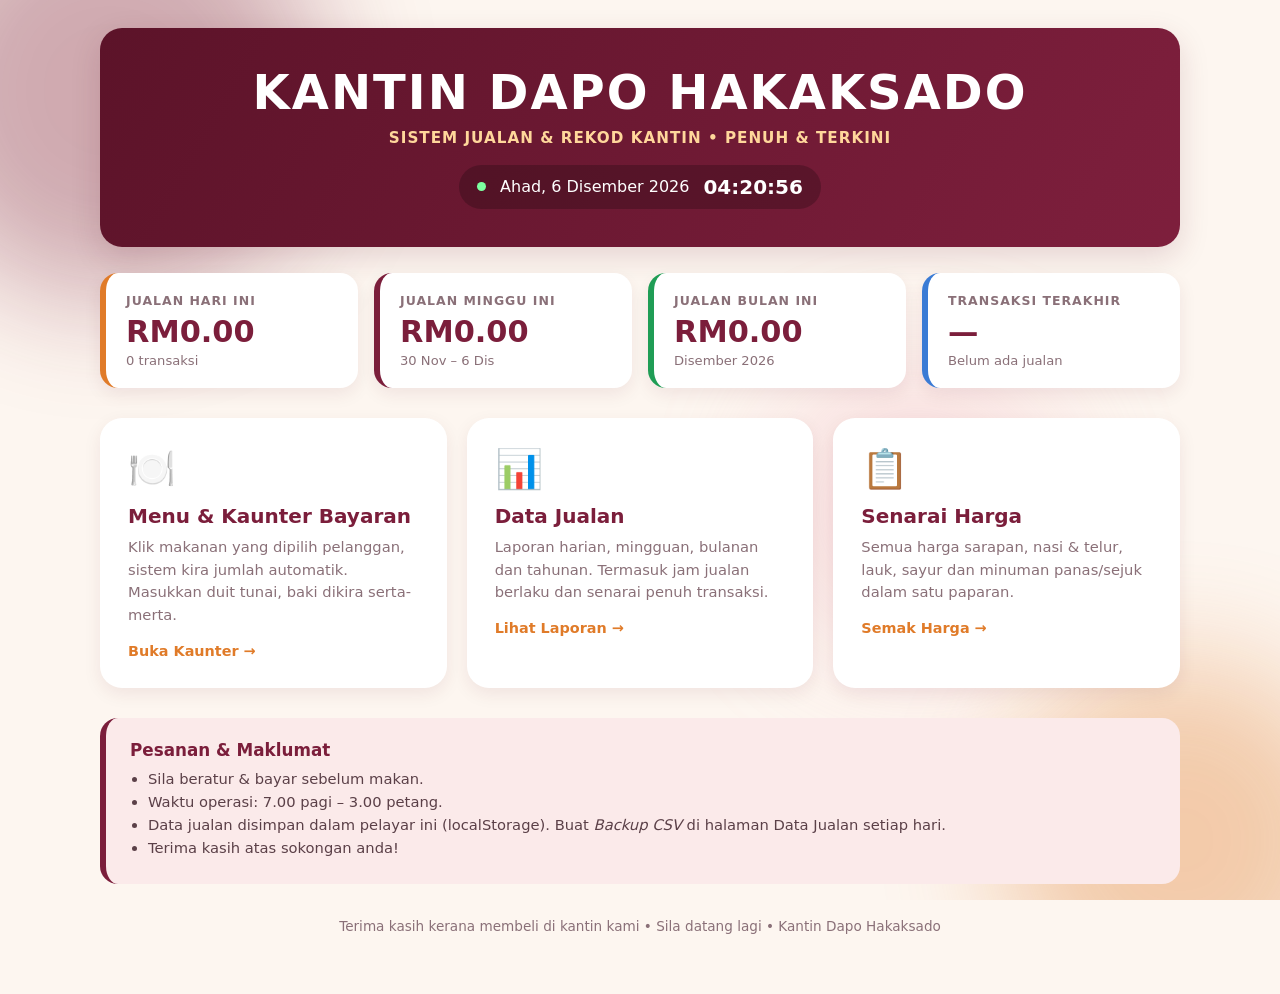
==== index.html @ 3ee61f39 "Add files via upload" ====
<!DOCTYPE html>
<html lang="ms">
<head>
<meta charset="UTF-8" />
<meta name="viewport" content="width=device-width, initial-scale=1.0" />
<title>Kantin Dapo Hakaksado — Sistem Kantin</title>
<style>
  :root{
    --maroon:#7B1E3B; --maroon-dark:#5C1329; --orange:#E07B29;
    --cream:#FDF6F0; --blush:#FBEAEA; --ink:#2B1B20; --muted:#8a7078;
    --ok:#1f9d55; --shadow:0 10px 30px rgba(92,19,41,.15);
  }
  *{box-sizing:border-box;margin:0;padding:0}
  body{
    font-family:"Segoe UI",system-ui,-apple-system,Roboto,sans-serif;
    background:var(--cream); color:var(--ink); min-height:100vh; overflow-x:hidden;
  }
  /* ---------- animated background ---------- */
  .bg-blobs{position:fixed;inset:0;z-index:0;overflow:hidden;pointer-events:none}
  .blob{position:absolute;border-radius:50%;filter:blur(60px);opacity:.35;animation:float 18s ease-in-out infinite}
  .blob:nth-child(1){width:420px;height:420px;background:var(--maroon);top:-120px;left:-100px}
  .blob:nth-child(2){width:360px;height:360px;background:var(--orange);bottom:-120px;right:-80px;animation-delay:-6s}
  .blob:nth-child(3){width:300px;height:300px;background:#f2b3c0;top:40%;left:60%;animation-delay:-11s}
  @keyframes float{
    0%,100%{transform:translate(0,0) scale(1)}
    33%{transform:translate(40px,-30px) scale(1.1)}
    66%{transform:translate(-30px,25px) scale(.95)}
  }
  .wrap{position:relative;z-index:1;max-width:1120px;margin:0 auto;padding:28px 20px 60px}

  /* ---------- header ---------- */
  header{
    background:linear-gradient(120deg,var(--maroon-dark),var(--maroon) 45%,#96264a);
    background-size:200% 200%; animation:shift 12s ease infinite;
    color:#fff;border-radius:22px;padding:38px 28px;text-align:center;
    box-shadow:var(--shadow);position:relative;overflow:hidden;
  }
  @keyframes shift{0%,100%{background-position:0% 50%}50%{background-position:100% 50%}}
  header::after{
    content:"";position:absolute;inset:0;
    background:linear-gradient(100deg,transparent 35%,rgba(255,255,255,.18) 50%,transparent 65%);
    transform:translateX(-100%);animation:sheen 6s ease-in-out infinite;
  }
  @keyframes sheen{0%,70%{transform:translateX(-100%)}100%{transform:translateX(100%)}}
  h1{font-size:clamp(1.9rem,5vw,3rem);letter-spacing:2px;line-height:1.1}
  .tagline{color:#FFD79B;font-weight:700;margin-top:10px;letter-spacing:1px;font-size:.95rem}
  .clock{
    margin-top:18px;display:inline-flex;gap:14px;align-items:center;
    background:rgba(0,0,0,.22);padding:10px 18px;border-radius:999px;font-variant-numeric:tabular-nums;
  }
  .clock b{font-size:1.25rem}
  .pulse{width:9px;height:9px;border-radius:50%;background:#7CFFA0;animation:pulse 1.6s infinite}
  @keyframes pulse{0%,100%{opacity:1;transform:scale(1)}50%{opacity:.35;transform:scale(1.5)}}

  /* ---------- stat cards ---------- */
  .stats{display:grid;grid-template-columns:repeat(auto-fit,minmax(210px,1fr));gap:16px;margin-top:26px}
  .stat{
    background:#fff;border-radius:18px;padding:20px;border-left:6px solid var(--orange);
    box-shadow:0 6px 18px rgba(92,19,41,.08);opacity:0;transform:translateY(18px);
    animation:rise .6s ease forwards;
  }
  .stat:nth-child(2){animation-delay:.1s;border-left-color:var(--maroon)}
  .stat:nth-child(3){animation-delay:.2s;border-left-color:var(--ok)}
  .stat:nth-child(4){animation-delay:.3s;border-left-color:#3a7bd5}
  @keyframes rise{to{opacity:1;transform:none}}
  .stat .label{font-size:.78rem;text-transform:uppercase;letter-spacing:1px;color:var(--muted);font-weight:700}
  .stat .value{font-size:1.9rem;font-weight:800;margin-top:6px;color:var(--maroon)}
  .stat .sub{font-size:.82rem;color:var(--muted);margin-top:4px}

  /* ---------- nav cards ---------- */
  .grid{display:grid;grid-template-columns:repeat(auto-fit,minmax(280px,1fr));gap:20px;margin-top:30px}
  .card{
    background:#fff;border-radius:22px;padding:28px;text-decoration:none;color:inherit;
    box-shadow:0 6px 18px rgba(92,19,41,.08);position:relative;overflow:hidden;
    transition:transform .35s cubic-bezier(.2,.8,.2,1),box-shadow .35s;
    opacity:0;animation:rise .6s ease forwards
  }
  .card:nth-child(2){animation-delay:.12s}
  .card:nth-child(3){animation-delay:.24s}
  .card:hover,.card:focus-visible{transform:translateY(-8px) scale(1.015);box-shadow:0 18px 40px rgba(92,19,41,.22);outline:none}
  .card::before{
    content:"";position:absolute;top:0;left:0;right:0;height:5px;
    background:linear-gradient(90deg,var(--maroon),var(--orange));
    transform:scaleX(0);transform-origin:left;transition:transform .4s
  }
  .card:hover::before,.card:focus-visible::before{transform:scaleX(1)}
  .icon{font-size:2.4rem;display:block;margin-bottom:12px;transition:transform .4s}
  .card:hover .icon{transform:scale(1.15) rotate(-6deg)}
  .card h2{font-size:1.25rem;color:var(--maroon);margin-bottom:8px}
  .card p{color:var(--muted);font-size:.92rem;line-height:1.55}
  .go{display:inline-block;margin-top:16px;font-weight:800;color:var(--orange);font-size:.9rem}
  .card:hover .go{animation:nudge .8s ease infinite}
  @keyframes nudge{50%{transform:translateX(6px)}}

  .info{
    margin-top:30px;background:var(--blush);border-radius:18px;padding:22px 24px;
    border-left:6px solid var(--maroon);opacity:0;animation:rise .6s .36s ease forwards
  }
  .info h3{color:var(--maroon);margin-bottom:10px;font-size:1.05rem}
  .info li{margin:6px 0 6px 18px;font-size:.92rem;color:#5b4048}
  footer{text-align:center;margin-top:34px;color:var(--muted);font-size:.85rem}

  @media (prefers-reduced-motion:reduce){*{animation:none!important;transition:none!important}}
</style>
</head>
<body>
<div class="bg-blobs" aria-hidden="true"><span class="blob"></span><span class="blob"></span><span class="blob"></span></div>

<div class="wrap">
  <header>
    <h1>KANTIN DAPO HAKAKSADO</h1>
    <p class="tagline">SISTEM JUALAN & REKOD KANTIN • PENUH & TERKINI</p>
    <div class="clock"><span class="pulse" aria-hidden="true"></span>
      <span id="today">—</span><b id="now">--:--:--</b>
    </div>
  </header>

  <section class="stats" aria-label="Ringkasan jualan hari ini">
    <div class="stat"><div class="label">Jualan Hari Ini</div><div class="value" id="sToday">RM0.00</div><div class="sub" id="sTodayCount">0 transaksi</div></div>
    <div class="stat"><div class="label">Jualan Minggu Ini</div><div class="value" id="sWeek">RM0.00</div><div class="sub" id="sWeekRange">—</div></div>
    <div class="stat"><div class="label">Jualan Bulan Ini</div><div class="value" id="sMonth">RM0.00</div><div class="sub" id="sMonthName">—</div></div>
    <div class="stat"><div class="label">Transaksi Terakhir</div><div class="value" id="sLast">—</div><div class="sub" id="sLastAmt">Belum ada jualan</div></div>
  </section>

  <nav class="grid" aria-label="Menu utama">
    <a class="card" href="foodmenu.html">
      <span class="icon" aria-hidden="true">🍽️</span>
      <h2>Menu & Kaunter Bayaran</h2>
      <p>Klik makanan yang dipilih pelanggan, sistem kira jumlah automatik. Masukkan duit tunai, baki dikira serta-merta.</p>
      <span class="go">Buka Kaunter →</span>
    </a>
    <a class="card" href="salesdata.html">
      <span class="icon" aria-hidden="true">📊</span>
      <h2>Data Jualan</h2>
      <p>Laporan harian, mingguan, bulanan dan tahunan. Termasuk jam jualan berlaku dan senarai penuh transaksi.</p>
      <span class="go">Lihat Laporan →</span>
    </a>
    <a class="card" href="foodmenu.html#senarai">
      <span class="icon" aria-hidden="true">📋</span>
      <h2>Senarai Harga</h2>
      <p>Semua harga sarapan, nasi & telur, lauk, sayur dan minuman panas/sejuk dalam satu paparan.</p>
      <span class="go">Semak Harga →</span>
    </a>
  </nav>

  <section class="info">
    <h3>Pesanan & Maklumat</h3>
    <ul>
      <li>Sila beratur & bayar sebelum makan.</li>
      <li>Waktu operasi: 7.00 pagi – 3.00 petang.</li>
      <li>Data jualan disimpan dalam pelayar ini (localStorage). Buat <em>Backup CSV</em> di halaman Data Jualan setiap hari.</li>
      <li>Terima kasih atas sokongan anda!</li>
    </ul>
  </section>

  <footer>Terima kasih kerana membeli di kantin kami • Sila datang lagi • Kantin Dapo Hakaksado</footer>
</div>

<script>
const KEY='hakaksado_sales_v1';
const load=()=>{try{return JSON.parse(localStorage.getItem(KEY))||[]}catch(e){return[]}};
const rm=n=>'RM'+Number(n||0).toFixed(2);
const MONTHS=['Januari','Februari','Mac','April','Mei','Jun','Julai','Ogos','September','Oktober','November','Disember'];
const DAYS=['Ahad','Isnin','Selasa','Rabu','Khamis','Jumaat','Sabtu'];

function tick(){
  const d=new Date();
  document.getElementById('now').textContent=d.toLocaleTimeString('en-GB');
  document.getElementById('today').textContent=`${DAYS[d.getDay()]}, ${d.getDate()} ${MONTHS[d.getMonth()]} ${d.getFullYear()}`;
}
tick(); setInterval(tick,1000);

function countUp(el,target){
  const start=performance.now(),dur=900;
  (function step(t){
    const p=Math.min((t-start)/dur,1);
    el.textContent=rm(target*(1-Math.pow(1-p,3)));
    if(p<1) requestAnimationFrame(step);
  })(start);
}

function render(){
  const sales=load(), now=new Date();
  const startDay=new Date(now.getFullYear(),now.getMonth(),now.getDate());
  const dow=(now.getDay()+6)%7; // Monday = 0
  const startWeek=new Date(startDay); startWeek.setDate(startDay.getDate()-dow);
  const startMonth=new Date(now.getFullYear(),now.getMonth(),1);

  const sum=from=>sales.filter(s=>new Date(s.ts)>=from);
  const day=sum(startDay), week=sum(startWeek), month=sum(startMonth);
  const tot=a=>a.reduce((x,s)=>x+s.total,0);

  countUp(document.getElementById('sToday'),tot(day));
  countUp(document.getElementById('sWeek'),tot(week));
  countUp(document.getElementById('sMonth'),tot(month));
  document.getElementById('sTodayCount').textContent=day.length+' transaksi';
  const endWeek=new Date(startWeek); endWeek.setDate(startWeek.getDate()+6);
  document.getElementById('sWeekRange').textContent=`${startWeek.getDate()} ${MONTHS[startWeek.getMonth()].slice(0,3)} – ${endWeek.getDate()} ${MONTHS[endWeek.getMonth()].slice(0,3)}`;
  document.getElementById('sMonthName').textContent=MONTHS[now.getMonth()]+' '+now.getFullYear();

  if(sales.length){
    const last=sales[sales.length-1], t=new Date(last.ts);
    document.getElementById('sLast').textContent=t.toLocaleTimeString('en-GB',{hour:'2-digit',minute:'2-digit'});
    document.getElementById('sLastAmt').textContent=rm(last.total)+' • '+t.toLocaleDateString('en-GB');
  }
}
render();
window.addEventListener('focus',render);
</script>
</body>
</html>
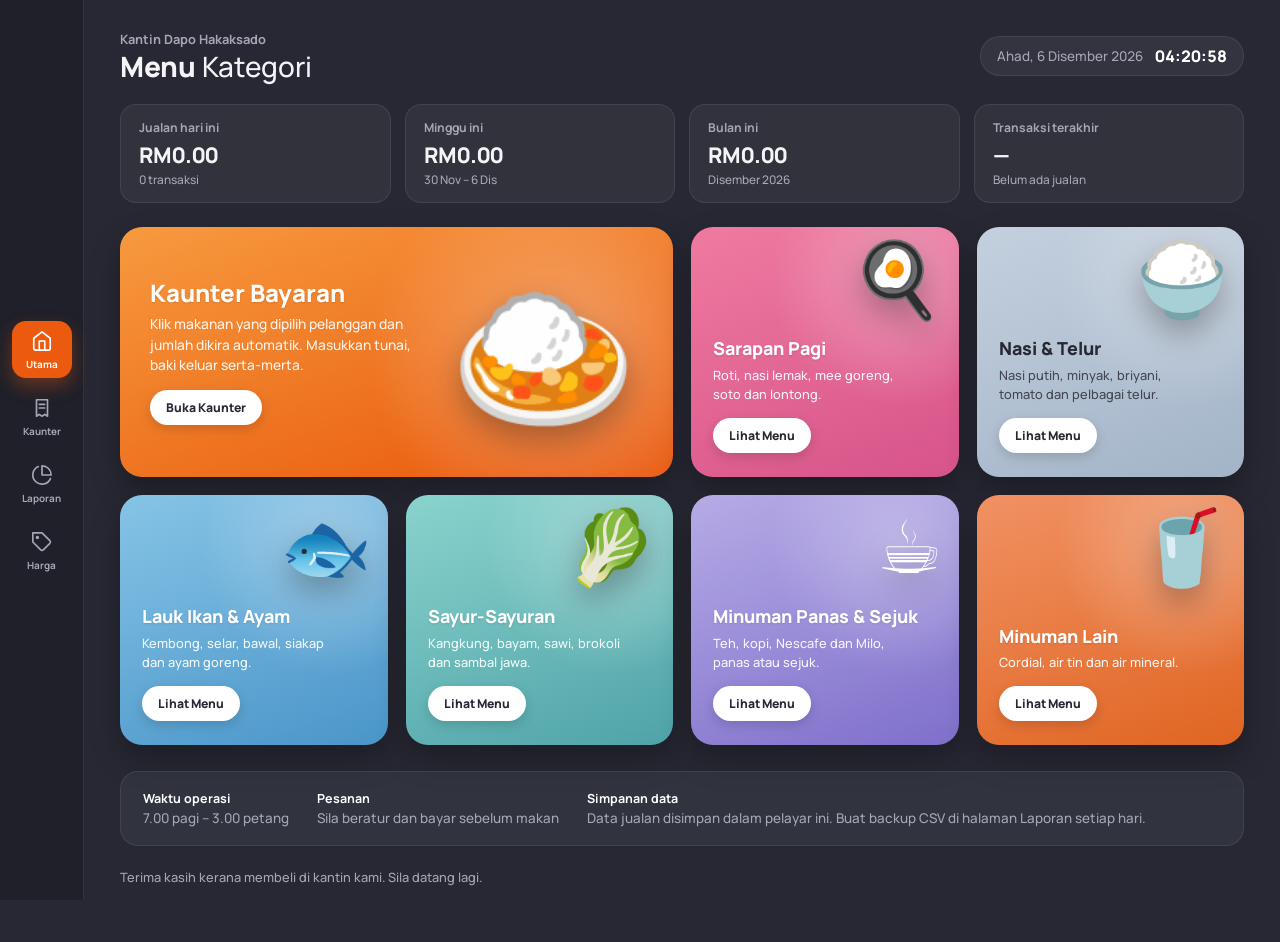
==== commit fd880c62: "Add files via upload" ====
--- a/index.html
+++ b/index.html
@@ -1,211 +1,236 @@
-<!DOCTYPE html>
-<html lang="ms">
-<head>
-<meta charset="UTF-8" />
-<meta name="viewport" content="width=device-width, initial-scale=1.0" />
-<title>Kantin Dapo Hakaksado — Sistem Kantin</title>
-<style>
-  :root{
-    --maroon:#7B1E3B; --maroon-dark:#5C1329; --orange:#E07B29;
-    --cream:#FDF6F0; --blush:#FBEAEA; --ink:#2B1B20; --muted:#8a7078;
-    --ok:#1f9d55; --shadow:0 10px 30px rgba(92,19,41,.15);
-  }
-  *{box-sizing:border-box;margin:0;padding:0}
-  body{
-    font-family:"Segoe UI",system-ui,-apple-system,Roboto,sans-serif;
-    background:var(--cream); color:var(--ink); min-height:100vh; overflow-x:hidden;
-  }
-  /* ---------- animated background ---------- */
-  .bg-blobs{position:fixed;inset:0;z-index:0;overflow:hidden;pointer-events:none}
-  .blob{position:absolute;border-radius:50%;filter:blur(60px);opacity:.35;animation:float 18s ease-in-out infinite}
-  .blob:nth-child(1){width:420px;height:420px;background:var(--maroon);top:-120px;left:-100px}
-  .blob:nth-child(2){width:360px;height:360px;background:var(--orange);bottom:-120px;right:-80px;animation-delay:-6s}
-  .blob:nth-child(3){width:300px;height:300px;background:#f2b3c0;top:40%;left:60%;animation-delay:-11s}
-  @keyframes float{
-    0%,100%{transform:translate(0,0) scale(1)}
-    33%{transform:translate(40px,-30px) scale(1.1)}
-    66%{transform:translate(-30px,25px) scale(.95)}
-  }
-  .wrap{position:relative;z-index:1;max-width:1120px;margin:0 auto;padding:28px 20px 60px}
-
-  /* ---------- header ---------- */
-  header{
-    background:linear-gradient(120deg,var(--maroon-dark),var(--maroon) 45%,#96264a);
-    background-size:200% 200%; animation:shift 12s ease infinite;
-    color:#fff;border-radius:22px;padding:38px 28px;text-align:center;
-    box-shadow:var(--shadow);position:relative;overflow:hidden;
-  }
-  @keyframes shift{0%,100%{background-position:0% 50%}50%{background-position:100% 50%}}
-  header::after{
-    content:"";position:absolute;inset:0;
-    background:linear-gradient(100deg,transparent 35%,rgba(255,255,255,.18) 50%,transparent 65%);
-    transform:translateX(-100%);animation:sheen 6s ease-in-out infinite;
-  }
-  @keyframes sheen{0%,70%{transform:translateX(-100%)}100%{transform:translateX(100%)}}
-  h1{font-size:clamp(1.9rem,5vw,3rem);letter-spacing:2px;line-height:1.1}
-  .tagline{color:#FFD79B;font-weight:700;margin-top:10px;letter-spacing:1px;font-size:.95rem}
-  .clock{
-    margin-top:18px;display:inline-flex;gap:14px;align-items:center;
-    background:rgba(0,0,0,.22);padding:10px 18px;border-radius:999px;font-variant-numeric:tabular-nums;
-  }
-  .clock b{font-size:1.25rem}
-  .pulse{width:9px;height:9px;border-radius:50%;background:#7CFFA0;animation:pulse 1.6s infinite}
-  @keyframes pulse{0%,100%{opacity:1;transform:scale(1)}50%{opacity:.35;transform:scale(1.5)}}
-
-  /* ---------- stat cards ---------- */
-  .stats{display:grid;grid-template-columns:repeat(auto-fit,minmax(210px,1fr));gap:16px;margin-top:26px}
-  .stat{
-    background:#fff;border-radius:18px;padding:20px;border-left:6px solid var(--orange);
-    box-shadow:0 6px 18px rgba(92,19,41,.08);opacity:0;transform:translateY(18px);
-    animation:rise .6s ease forwards;
-  }
-  .stat:nth-child(2){animation-delay:.1s;border-left-color:var(--maroon)}
-  .stat:nth-child(3){animation-delay:.2s;border-left-color:var(--ok)}
-  .stat:nth-child(4){animation-delay:.3s;border-left-color:#3a7bd5}
-  @keyframes rise{to{opacity:1;transform:none}}
-  .stat .label{font-size:.78rem;text-transform:uppercase;letter-spacing:1px;color:var(--muted);font-weight:700}
-  .stat .value{font-size:1.9rem;font-weight:800;margin-top:6px;color:var(--maroon)}
-  .stat .sub{font-size:.82rem;color:var(--muted);margin-top:4px}
-
-  /* ---------- nav cards ---------- */
-  .grid{display:grid;grid-template-columns:repeat(auto-fit,minmax(280px,1fr));gap:20px;margin-top:30px}
-  .card{
-    background:#fff;border-radius:22px;padding:28px;text-decoration:none;color:inherit;
-    box-shadow:0 6px 18px rgba(92,19,41,.08);position:relative;overflow:hidden;
-    transition:transform .35s cubic-bezier(.2,.8,.2,1),box-shadow .35s;
-    opacity:0;animation:rise .6s ease forwards
-  }
-  .card:nth-child(2){animation-delay:.12s}
-  .card:nth-child(3){animation-delay:.24s}
-  .card:hover,.card:focus-visible{transform:translateY(-8px) scale(1.015);box-shadow:0 18px 40px rgba(92,19,41,.22);outline:none}
-  .card::before{
-    content:"";position:absolute;top:0;left:0;right:0;height:5px;
-    background:linear-gradient(90deg,var(--maroon),var(--orange));
-    transform:scaleX(0);transform-origin:left;transition:transform .4s
-  }
-  .card:hover::before,.card:focus-visible::before{transform:scaleX(1)}
-  .icon{font-size:2.4rem;display:block;margin-bottom:12px;transition:transform .4s}
-  .card:hover .icon{transform:scale(1.15) rotate(-6deg)}
-  .card h2{font-size:1.25rem;color:var(--maroon);margin-bottom:8px}
-  .card p{color:var(--muted);font-size:.92rem;line-height:1.55}
-  .go{display:inline-block;margin-top:16px;font-weight:800;color:var(--orange);font-size:.9rem}
-  .card:hover .go{animation:nudge .8s ease infinite}
-  @keyframes nudge{50%{transform:translateX(6px)}}
-
-  .info{
-    margin-top:30px;background:var(--blush);border-radius:18px;padding:22px 24px;
-    border-left:6px solid var(--maroon);opacity:0;animation:rise .6s .36s ease forwards
-  }
-  .info h3{color:var(--maroon);margin-bottom:10px;font-size:1.05rem}
-  .info li{margin:6px 0 6px 18px;font-size:.92rem;color:#5b4048}
-  footer{text-align:center;margin-top:34px;color:var(--muted);font-size:.85rem}
-
-  @media (prefers-reduced-motion:reduce){*{animation:none!important;transition:none!important}}
-</style>
-</head>
-<body>
-<div class="bg-blobs" aria-hidden="true"><span class="blob"></span><span class="blob"></span><span class="blob"></span></div>
-
-<div class="wrap">
-  <header>
-    <h1>KANTIN DAPO HAKAKSADO</h1>
-    <p class="tagline">SISTEM JUALAN & REKOD KANTIN • PENUH & TERKINI</p>
-    <div class="clock"><span class="pulse" aria-hidden="true"></span>
-      <span id="today">—</span><b id="now">--:--:--</b>
-    </div>
-  </header>
-
-  <section class="stats" aria-label="Ringkasan jualan hari ini">
-    <div class="stat"><div class="label">Jualan Hari Ini</div><div class="value" id="sToday">RM0.00</div><div class="sub" id="sTodayCount">0 transaksi</div></div>
-    <div class="stat"><div class="label">Jualan Minggu Ini</div><div class="value" id="sWeek">RM0.00</div><div class="sub" id="sWeekRange">—</div></div>
-    <div class="stat"><div class="label">Jualan Bulan Ini</div><div class="value" id="sMonth">RM0.00</div><div class="sub" id="sMonthName">—</div></div>
-    <div class="stat"><div class="label">Transaksi Terakhir</div><div class="value" id="sLast">—</div><div class="sub" id="sLastAmt">Belum ada jualan</div></div>
-  </section>
-
-  <nav class="grid" aria-label="Menu utama">
-    <a class="card" href="foodmenu.html">
-      <span class="icon" aria-hidden="true">🍽️</span>
-      <h2>Menu & Kaunter Bayaran</h2>
-      <p>Klik makanan yang dipilih pelanggan, sistem kira jumlah automatik. Masukkan duit tunai, baki dikira serta-merta.</p>
-      <span class="go">Buka Kaunter →</span>
-    </a>
-    <a class="card" href="salesdata.html">
-      <span class="icon" aria-hidden="true">📊</span>
-      <h2>Data Jualan</h2>
-      <p>Laporan harian, mingguan, bulanan dan tahunan. Termasuk jam jualan berlaku dan senarai penuh transaksi.</p>
-      <span class="go">Lihat Laporan →</span>
-    </a>
-    <a class="card" href="foodmenu.html#senarai">
-      <span class="icon" aria-hidden="true">📋</span>
-      <h2>Senarai Harga</h2>
-      <p>Semua harga sarapan, nasi & telur, lauk, sayur dan minuman panas/sejuk dalam satu paparan.</p>
-      <span class="go">Semak Harga →</span>
-    </a>
-  </nav>
-
-  <section class="info">
-    <h3>Pesanan & Maklumat</h3>
-    <ul>
-      <li>Sila beratur & bayar sebelum makan.</li>
-      <li>Waktu operasi: 7.00 pagi – 3.00 petang.</li>
-      <li>Data jualan disimpan dalam pelayar ini (localStorage). Buat <em>Backup CSV</em> di halaman Data Jualan setiap hari.</li>
-      <li>Terima kasih atas sokongan anda!</li>
-    </ul>
-  </section>
-
-  <footer>Terima kasih kerana membeli di kantin kami • Sila datang lagi • Kantin Dapo Hakaksado</footer>
-</div>
-
-<script>
-const KEY='hakaksado_sales_v1';
-const load=()=>{try{return JSON.parse(localStorage.getItem(KEY))||[]}catch(e){return[]}};
-const rm=n=>'RM'+Number(n||0).toFixed(2);
-const MONTHS=['Januari','Februari','Mac','April','Mei','Jun','Julai','Ogos','September','Oktober','November','Disember'];
-const DAYS=['Ahad','Isnin','Selasa','Rabu','Khamis','Jumaat','Sabtu'];
-
-function tick(){
-  const d=new Date();
-  document.getElementById('now').textContent=d.toLocaleTimeString('en-GB');
-  document.getElementById('today').textContent=`${DAYS[d.getDay()]}, ${d.getDate()} ${MONTHS[d.getMonth()]} ${d.getFullYear()}`;
-}
-tick(); setInterval(tick,1000);
-
-function countUp(el,target){
-  const start=performance.now(),dur=900;
-  (function step(t){
-    const p=Math.min((t-start)/dur,1);
-    el.textContent=rm(target*(1-Math.pow(1-p,3)));
-    if(p<1) requestAnimationFrame(step);
-  })(start);
-}
-
-function render(){
-  const sales=load(), now=new Date();
-  const startDay=new Date(now.getFullYear(),now.getMonth(),now.getDate());
-  const dow=(now.getDay()+6)%7; // Monday = 0
-  const startWeek=new Date(startDay); startWeek.setDate(startDay.getDate()-dow);
-  const startMonth=new Date(now.getFullYear(),now.getMonth(),1);
-
-  const sum=from=>sales.filter(s=>new Date(s.ts)>=from);
-  const day=sum(startDay), week=sum(startWeek), month=sum(startMonth);
-  const tot=a=>a.reduce((x,s)=>x+s.total,0);
-
-  countUp(document.getElementById('sToday'),tot(day));
-  countUp(document.getElementById('sWeek'),tot(week));
-  countUp(document.getElementById('sMonth'),tot(month));
-  document.getElementById('sTodayCount').textContent=day.length+' transaksi';
-  const endWeek=new Date(startWeek); endWeek.setDate(startWeek.getDate()+6);
-  document.getElementById('sWeekRange').textContent=`${startWeek.getDate()} ${MONTHS[startWeek.getMonth()].slice(0,3)} – ${endWeek.getDate()} ${MONTHS[endWeek.getMonth()].slice(0,3)}`;
-  document.getElementById('sMonthName').textContent=MONTHS[now.getMonth()]+' '+now.getFullYear();
-
-  if(sales.length){
-    const last=sales[sales.length-1], t=new Date(last.ts);
-    document.getElementById('sLast').textContent=t.toLocaleTimeString('en-GB',{hour:'2-digit',minute:'2-digit'});
-    document.getElementById('sLastAmt').textContent=rm(last.total)+' • '+t.toLocaleDateString('en-GB');
-  }
-}
-render();
-window.addEventListener('focus',render);
-</script>
-</body>
-</html>+<!DOCTYPE html>
+<html lang="ms">
+<head>
+<meta charset="UTF-8" />
+<meta name="viewport" content="width=device-width, initial-scale=1.0" />
+<title>Kantin Dapo Hakaksado — Sistem Kantin</title>
+<link rel="preconnect" href="https://fonts.googleapis.com" />
+<link rel="preconnect" href="https://fonts.gstatic.com" crossorigin />
+<link href="https://fonts.googleapis.com/css2?family=Manrope:wght@500;700;800&display=swap" rel="stylesheet" />
+<style>
+  :root{
+    --bg:#272833; --rail:#1F2029; --panel:#31333F; --panel-2:#3A3D4B;
+    --line:rgba(255,255,255,.08); --text:#F4F4F7; --muted:#A5A7B5; --ink:#272833;
+    --orange:#EB5A0F; --orange-2:#F58A3C; --green:#3ECF8E; --red:#F0625C;
+    color-scheme:dark;
+  }
+  *{box-sizing:border-box;margin:0;padding:0}
+  html{scroll-behavior:smooth}
+  body{font-family:"Manrope","Segoe UI",system-ui,-apple-system,Roboto,sans-serif;background:var(--bg);color:var(--text);min-height:100vh;font-weight:500;-webkit-font-smoothing:antialiased}
+  a{color:inherit}
+  :focus-visible{outline:2px solid var(--orange-2);outline-offset:3px}
+
+  /* ---------- left rail ---------- */
+  .rail{position:fixed;left:0;top:0;bottom:0;width:84px;background:var(--rail);border-right:1px solid var(--line);display:flex;flex-direction:column;align-items:center;padding:18px 0;z-index:60}
+  .rail .back{width:40px;height:40px;border-radius:12px;display:grid;place-items:center;color:var(--muted);text-decoration:none;transition:background .2s,color .2s}
+  .rail .back:hover{color:#fff;background:rgba(255,255,255,.06)}
+  .rail .back svg{width:22px;height:22px}
+  .rail nav{display:flex;flex-direction:column;gap:10px;margin:auto 0}
+  .nav{width:60px;padding:9px 0 7px;border-radius:14px;display:flex;flex-direction:column;align-items:center;gap:5px;color:var(--muted);text-decoration:none;font-size:.62rem;font-weight:700;transition:background .2s,color .2s}
+  .rail svg{stroke:currentColor;fill:none;stroke-width:1.8;stroke-linecap:round;stroke-linejoin:round}
+  .nav svg{width:22px;height:22px}
+  .nav:hover{background:rgba(255,255,255,.06);color:#fff}
+  .nav.active{background:var(--orange);color:#fff;box-shadow:0 8px 18px rgba(235,90,15,.35)}
+
+  /* ---------- page ---------- */
+  main{margin-left:84px;padding:30px 36px 56px;max-width:1280px}
+  .head{display:flex;align-items:center;justify-content:space-between;gap:16px;flex-wrap:wrap;margin-bottom:22px}
+  .brand{font-size:.8rem;font-weight:700;color:var(--muted);margin-bottom:2px}
+  h1{font-size:1.75rem;font-weight:500;letter-spacing:-.01em;line-height:1.15}
+  h1 b{font-weight:800}
+  .clock{display:inline-flex;align-items:center;gap:12px;background:rgba(255,255,255,.06);border:1px solid var(--line);border-radius:999px;padding:8px 16px;font-size:.84rem;color:var(--muted);font-variant-numeric:tabular-nums}
+  .clock b{color:#fff;font-size:1rem;font-weight:800}
+
+  /* ---------- sales summary ---------- */
+  .stats{display:grid;grid-template-columns:repeat(4,1fr);gap:14px;margin-bottom:24px}
+  .stat{background:rgba(255,255,255,.05);border:1px solid var(--line);border-radius:16px;padding:14px 18px;text-decoration:none;transition:background .2s}
+  .stat:hover{background:rgba(255,255,255,.09)}
+  .stat .label{font-size:.76rem;color:var(--muted);font-weight:700}
+  .stat .value{font-size:1.35rem;font-weight:800;margin-top:4px;font-variant-numeric:tabular-nums}
+  .stat .sub{font-size:.74rem;color:var(--muted);margin-top:2px}
+
+  /* ---------- category cards ---------- */
+  .grid{display:grid;grid-template-columns:repeat(4,1fr);gap:18px}
+  .card{
+    position:relative;isolation:isolate;border-radius:22px;padding:24px 22px;min-height:250px;
+    display:flex;flex-direction:column;justify-content:flex-end;overflow:hidden;text-decoration:none;color:#fff;
+    background:linear-gradient(160deg,var(--c1),var(--c2));box-shadow:0 14px 30px rgba(0,0,0,.28);
+    transition:transform .3s cubic-bezier(.2,.8,.2,1),box-shadow .3s;
+    animation:rise .55s cubic-bezier(.2,.8,.2,1) backwards;
+  }
+  .card:nth-child(2){animation-delay:.06s}.card:nth-child(3){animation-delay:.12s}.card:nth-child(4){animation-delay:.18s}
+  .card:nth-child(5){animation-delay:.24s}.card:nth-child(6){animation-delay:.30s}.card:nth-child(7){animation-delay:.36s}
+  @keyframes rise{from{opacity:0;transform:translateY(18px)}}
+  .card:hover{transform:translateY(-6px);box-shadow:0 22px 40px rgba(0,0,0,.36)}
+  .card::before{content:"";position:absolute;inset:0;z-index:-1;background:radial-gradient(circle at 78% 20%,rgba(255,255,255,.3),transparent 45%)}
+  .art{position:absolute;right:16px;top:14px;font-size:4.6rem;line-height:1;filter:drop-shadow(0 14px 16px rgba(0,0,0,.3))}
+  .card h2{font-size:1.12rem;font-weight:800;line-height:1.2;text-shadow:0 1px 2px rgba(0,0,0,.12)}
+  .card p{font-size:.8rem;line-height:1.5;opacity:.92;margin:6px 0 14px;max-width:24ch}
+  .card .go{align-self:flex-start;background:#fff;color:var(--ink);border-radius:999px;padding:9px 16px;font-size:.76rem;font-weight:800;box-shadow:0 4px 12px rgba(0,0,0,.15)}
+  .feature{grid-column:span 2;justify-content:center;padding:28px 220px 28px 30px}
+  .feature::before{background:radial-gradient(circle at 80% 50%,rgba(255,255,255,.32),transparent 42%)}
+  .feature .art{font-size:9.5rem;right:34px;top:50%;transform:translateY(-50%)}
+  .feature h2{font-size:1.5rem}
+  .feature p{max-width:32ch;font-size:.86rem}
+  .sky{color:var(--ink)}
+  .sky h2{text-shadow:none}
+  .sky p{opacity:.8}
+
+  /* ---------- notes ---------- */
+  .info{margin-top:26px;background:var(--panel);border:1px solid var(--line);border-radius:18px;padding:18px 22px;display:flex;gap:28px;flex-wrap:wrap;font-size:.84rem;color:var(--muted)}
+  .info div b{display:block;color:#fff;font-size:.78rem;margin-bottom:2px}
+  footer{margin-top:22px;color:var(--muted);font-size:.8rem}
+
+  @media (max-width:1100px){
+    .grid,.stats{grid-template-columns:repeat(2,1fr)}
+  }
+  @media (max-width:720px){
+    .rail{top:auto;right:0;bottom:0;width:auto;height:68px;flex-direction:row;justify-content:space-around;padding:0 8px;border-right:0;border-top:1px solid var(--line)}
+    .rail .back{display:none}
+    .rail nav{flex-direction:row;margin:0;gap:4px}
+    main{margin-left:0;padding:22px 16px 96px}
+    .grid{grid-template-columns:1fr}
+    .stats{grid-template-columns:repeat(2,1fr);gap:10px}
+    .feature{grid-column:auto;padding-right:150px}
+    .feature .art{font-size:6rem;right:16px}
+  }
+  @media (prefers-reduced-motion:reduce){*{animation:none!important;transition:none!important}}
+</style>
+</head>
+<body>
+<aside class="rail" aria-label="Navigasi">
+  <nav>
+    <a class="nav active" aria-current="page" href="index.html">
+      <svg viewBox="0 0 24 24" aria-hidden="true"><path d="M3 9l9-7 9 7v11a2 2 0 0 1-2 2H5a2 2 0 0 1-2-2z"/><path d="M9 22V12h6v10"/></svg>Utama</a>
+    <a class="nav" href="foodmenu.html">
+      <svg viewBox="0 0 24 24" aria-hidden="true"><path d="M6 3h12v18l-3-2-3 2-3-2-3 2z"/><path d="M9 8h6M9 12h6"/></svg>Kaunter</a>
+    <a class="nav" href="salesdata.html">
+      <svg viewBox="0 0 24 24" aria-hidden="true"><path d="M21.21 15.89A10 10 0 1 1 8 2.83"/><path d="M22 12A10 10 0 0 0 12 2v10z"/></svg>Laporan</a>
+    <a class="nav" href="foodmenu.html#senarai">
+      <svg viewBox="0 0 24 24" aria-hidden="true"><path d="M20.59 13.41l-7.17 7.17a2 2 0 0 1-2.83 0L2 12V2h10l8.59 8.59a2 2 0 0 1 0 2.82z"/><circle cx="7" cy="7" r="1"/></svg>Harga</a>
+  </nav>
+</aside>
+
+<main>
+  <div class="head">
+    <div>
+      <div class="brand">Kantin Dapo Hakaksado</div>
+      <h1><b>Menu</b> Kategori</h1>
+    </div>
+    <div class="clock"><span id="today">—</span><b id="now">--:--:--</b></div>
+  </div>
+
+  <section class="stats" aria-label="Ringkasan jualan">
+    <a class="stat" href="salesdata.html?p=day"><div class="label">Jualan hari ini</div><div class="value" id="sToday">RM0.00</div><div class="sub" id="sTodayCount">0 transaksi</div></a>
+    <a class="stat" href="salesdata.html?p=week"><div class="label">Minggu ini</div><div class="value" id="sWeek">RM0.00</div><div class="sub" id="sWeekRange">—</div></a>
+    <a class="stat" href="salesdata.html?p=month"><div class="label">Bulan ini</div><div class="value" id="sMonth">RM0.00</div><div class="sub" id="sMonthName">—</div></a>
+    <a class="stat" href="salesdata.html"><div class="label">Transaksi terakhir</div><div class="value" id="sLast">—</div><div class="sub" id="sLastAmt">Belum ada jualan</div></a>
+  </section>
+
+  <nav class="grid" aria-label="Menu utama">
+    <a class="card feature" href="foodmenu.html" style="--c1:#f79a3f;--c2:#e8560a">
+      <span class="art" aria-hidden="true">🍛</span>
+      <h2>Kaunter Bayaran</h2>
+      <p>Klik makanan yang dipilih pelanggan dan jumlah dikira automatik. Masukkan tunai, baki keluar serta-merta.</p>
+      <span class="go">Buka Kaunter</span>
+    </a>
+    <a class="card" href="foodmenu.html?cat=Sarapan%20Pagi" style="--c1:#ef7aa0;--c2:#d7548a">
+      <span class="art" aria-hidden="true">🍳</span>
+      <h2>Sarapan Pagi</h2>
+      <p>Roti, nasi lemak, mee goreng, soto dan lontong.</p>
+      <span class="go">Lihat Menu</span>
+    </a>
+    <a class="card sky" href="foodmenu.html?cat=Nasi%20%26%20Telur" style="--c1:#c4d0de;--c2:#a3b4c8">
+      <span class="art" aria-hidden="true">🍚</span>
+      <h2>Nasi &amp; Telur</h2>
+      <p>Nasi putih, minyak, briyani, tomato dan pelbagai telur.</p>
+      <span class="go">Lihat Menu</span>
+    </a>
+    <a class="card" href="foodmenu.html?cat=Lauk%20(Ikan%20%26%20Ayam)" style="--c1:#86c4e6;--c2:#4a95c9">
+      <span class="art" aria-hidden="true">🐟</span>
+      <h2>Lauk Ikan &amp; Ayam</h2>
+      <p>Kembong, selar, bawal, siakap dan ayam goreng.</p>
+      <span class="go">Lihat Menu</span>
+    </a>
+    <a class="card" href="foodmenu.html?cat=Sayur-Sayuran" style="--c1:#8ad3cd;--c2:#4fa3a8">
+      <span class="art" aria-hidden="true">🥬</span>
+      <h2>Sayur-Sayuran</h2>
+      <p>Kangkung, bayam, sawi, brokoli dan sambal jawa.</p>
+      <span class="go">Lihat Menu</span>
+    </a>
+    <a class="card" href="foodmenu.html?cat=Minuman%20(Panas%20%2F%20Sejuk)" style="--c1:#b6abe6;--c2:#7f6fcb">
+      <span class="art" aria-hidden="true">☕️</span>
+      <h2>Minuman Panas &amp; Sejuk</h2>
+      <p>Teh, kopi, Nescafe dan Milo, panas atau sejuk.</p>
+      <span class="go">Lihat Menu</span>
+    </a>
+    <a class="card" href="foodmenu.html?cat=Minuman%20Lain" style="--c1:#f19163;--c2:#e06522">
+      <span class="art" aria-hidden="true">🥤</span>
+      <h2>Minuman Lain</h2>
+      <p>Cordial, air tin dan air mineral.</p>
+      <span class="go">Lihat Menu</span>
+    </a>
+  </nav>
+
+  <section class="info" aria-label="Maklumat kantin">
+    <div><b>Waktu operasi</b>7.00 pagi – 3.00 petang</div>
+    <div><b>Pesanan</b>Sila beratur dan bayar sebelum makan</div>
+    <div><b>Simpanan data</b>Data jualan disimpan dalam pelayar ini. Buat backup CSV di halaman Laporan setiap hari.</div>
+  </section>
+
+  <footer>Terima kasih kerana membeli di kantin kami. Sila datang lagi.</footer>
+</main>
+
+<script>
+const KEY='hakaksado_sales_v1';
+const load=()=>{try{return JSON.parse(localStorage.getItem(KEY))||[]}catch(e){return[]}};
+const rm=n=>'RM'+Number(n||0).toFixed(2);
+const MONTHS=['Januari','Februari','Mac','April','Mei','Jun','Julai','Ogos','September','Oktober','November','Disember'];
+const DAYS=['Ahad','Isnin','Selasa','Rabu','Khamis','Jumaat','Sabtu'];
+
+function tick(){
+  const d=new Date();
+  document.getElementById('now').textContent=d.toLocaleTimeString('en-GB');
+  document.getElementById('today').textContent=`${DAYS[d.getDay()]}, ${d.getDate()} ${MONTHS[d.getMonth()]} ${d.getFullYear()}`;
+}
+tick(); setInterval(tick,1000);
+
+function countUp(el,target){
+  const start=performance.now(),dur=900;
+  (function step(t){
+    const p=Math.min((t-start)/dur,1);
+    el.textContent=rm(target*(1-Math.pow(1-p,3)));
+    if(p<1) requestAnimationFrame(step);
+  })(start);
+}
+
+function render(){
+  const sales=load(), now=new Date();
+  const startDay=new Date(now.getFullYear(),now.getMonth(),now.getDate());
+  const dow=(now.getDay()+6)%7; // Monday = 0
+  const startWeek=new Date(startDay); startWeek.setDate(startDay.getDate()-dow);
+  const startMonth=new Date(now.getFullYear(),now.getMonth(),1);
+
+  const sum=from=>sales.filter(s=>new Date(s.ts)>=from);
+  const day=sum(startDay), week=sum(startWeek), month=sum(startMonth);
+  const tot=a=>a.reduce((x,s)=>x+s.total,0);
+
+  countUp(document.getElementById('sToday'),tot(day));
+  countUp(document.getElementById('sWeek'),tot(week));
+  countUp(document.getElementById('sMonth'),tot(month));
+  document.getElementById('sTodayCount').textContent=day.length+' transaksi';
+  const endWeek=new Date(startWeek); endWeek.setDate(startWeek.getDate()+6);
+  document.getElementById('sWeekRange').textContent=`${startWeek.getDate()} ${MONTHS[startWeek.getMonth()].slice(0,3)} – ${endWeek.getDate()} ${MONTHS[endWeek.getMonth()].slice(0,3)}`;
+  document.getElementById('sMonthName').textContent=MONTHS[now.getMonth()]+' '+now.getFullYear();
+
+  if(sales.length){
+    const last=sales[sales.length-1], t=new Date(last.ts);
+    document.getElementById('sLast').textContent=t.toLocaleTimeString('en-GB',{hour:'2-digit',minute:'2-digit'});
+    document.getElementById('sLastAmt').textContent=rm(last.total)+' pada '+t.toLocaleDateString('en-GB');
+  }
+}
+render();
+window.addEventListener('focus',render);
+</script>
+</body>
+</html>
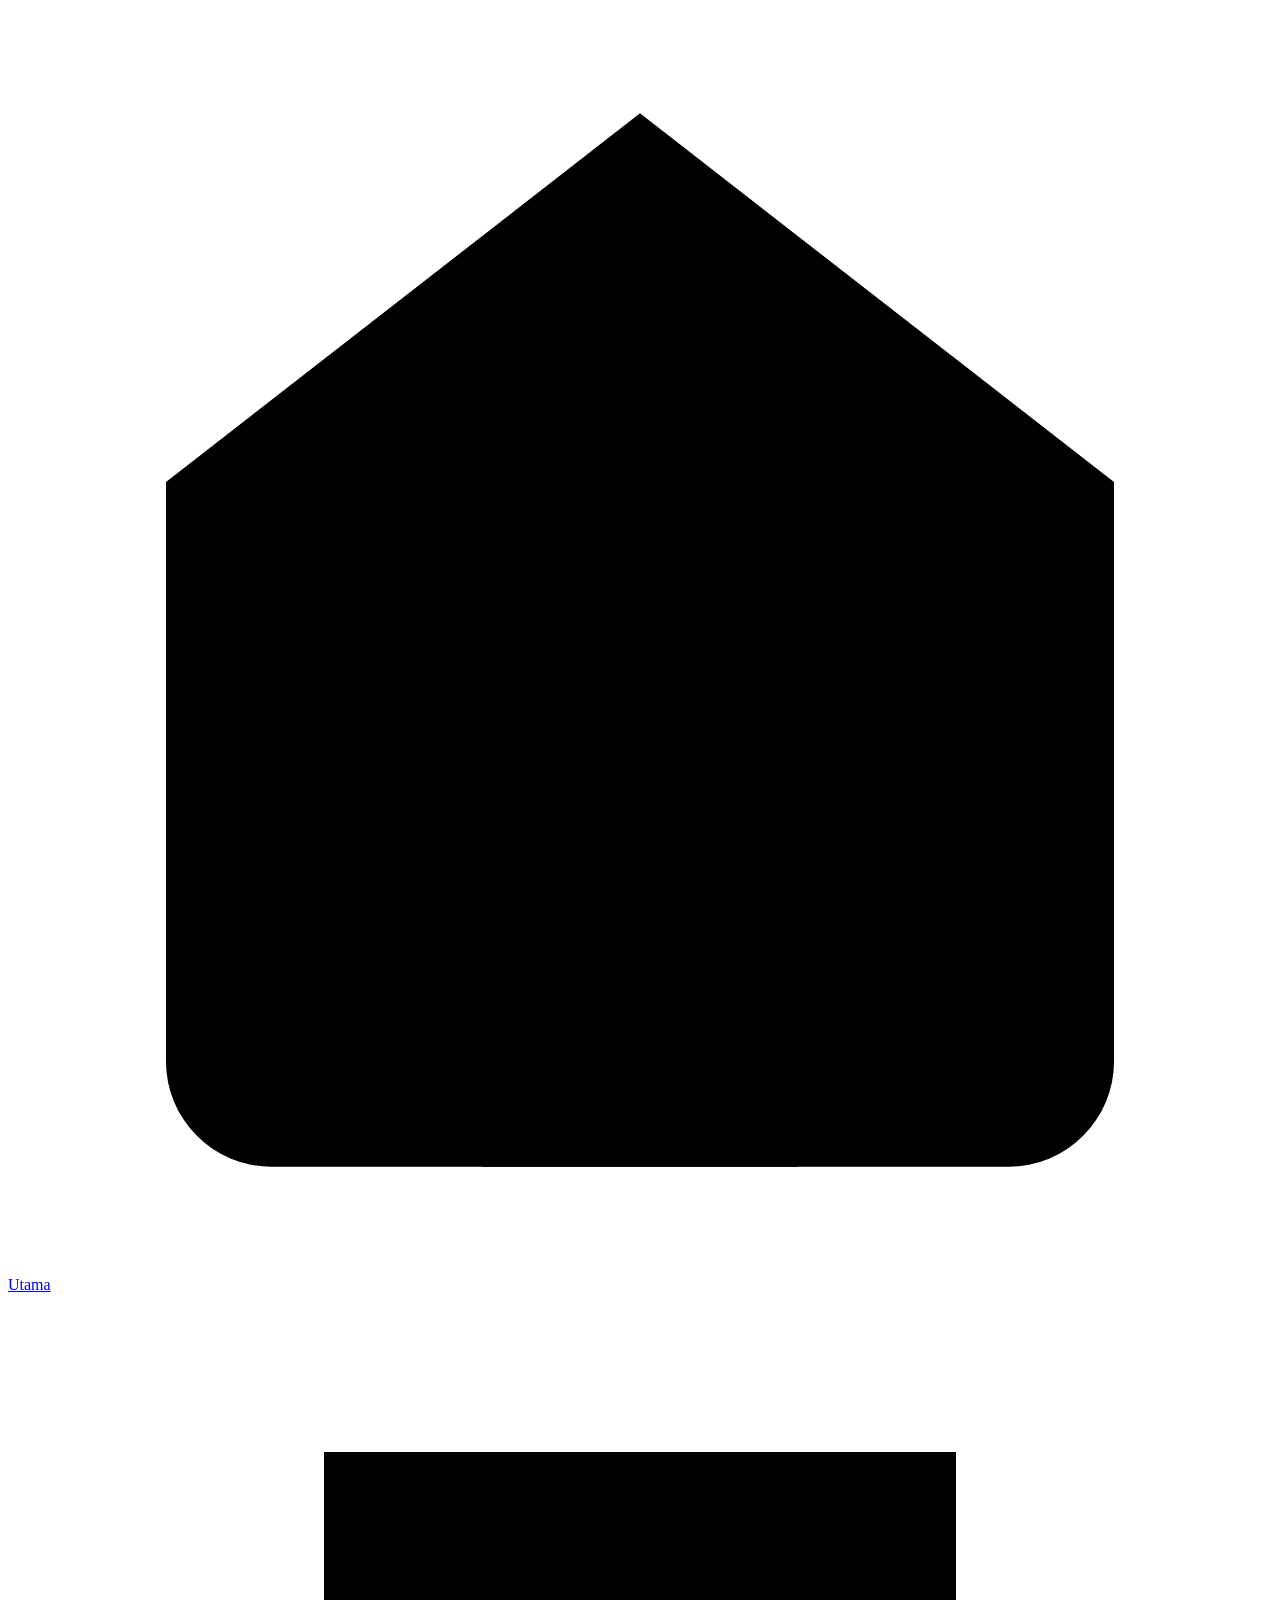
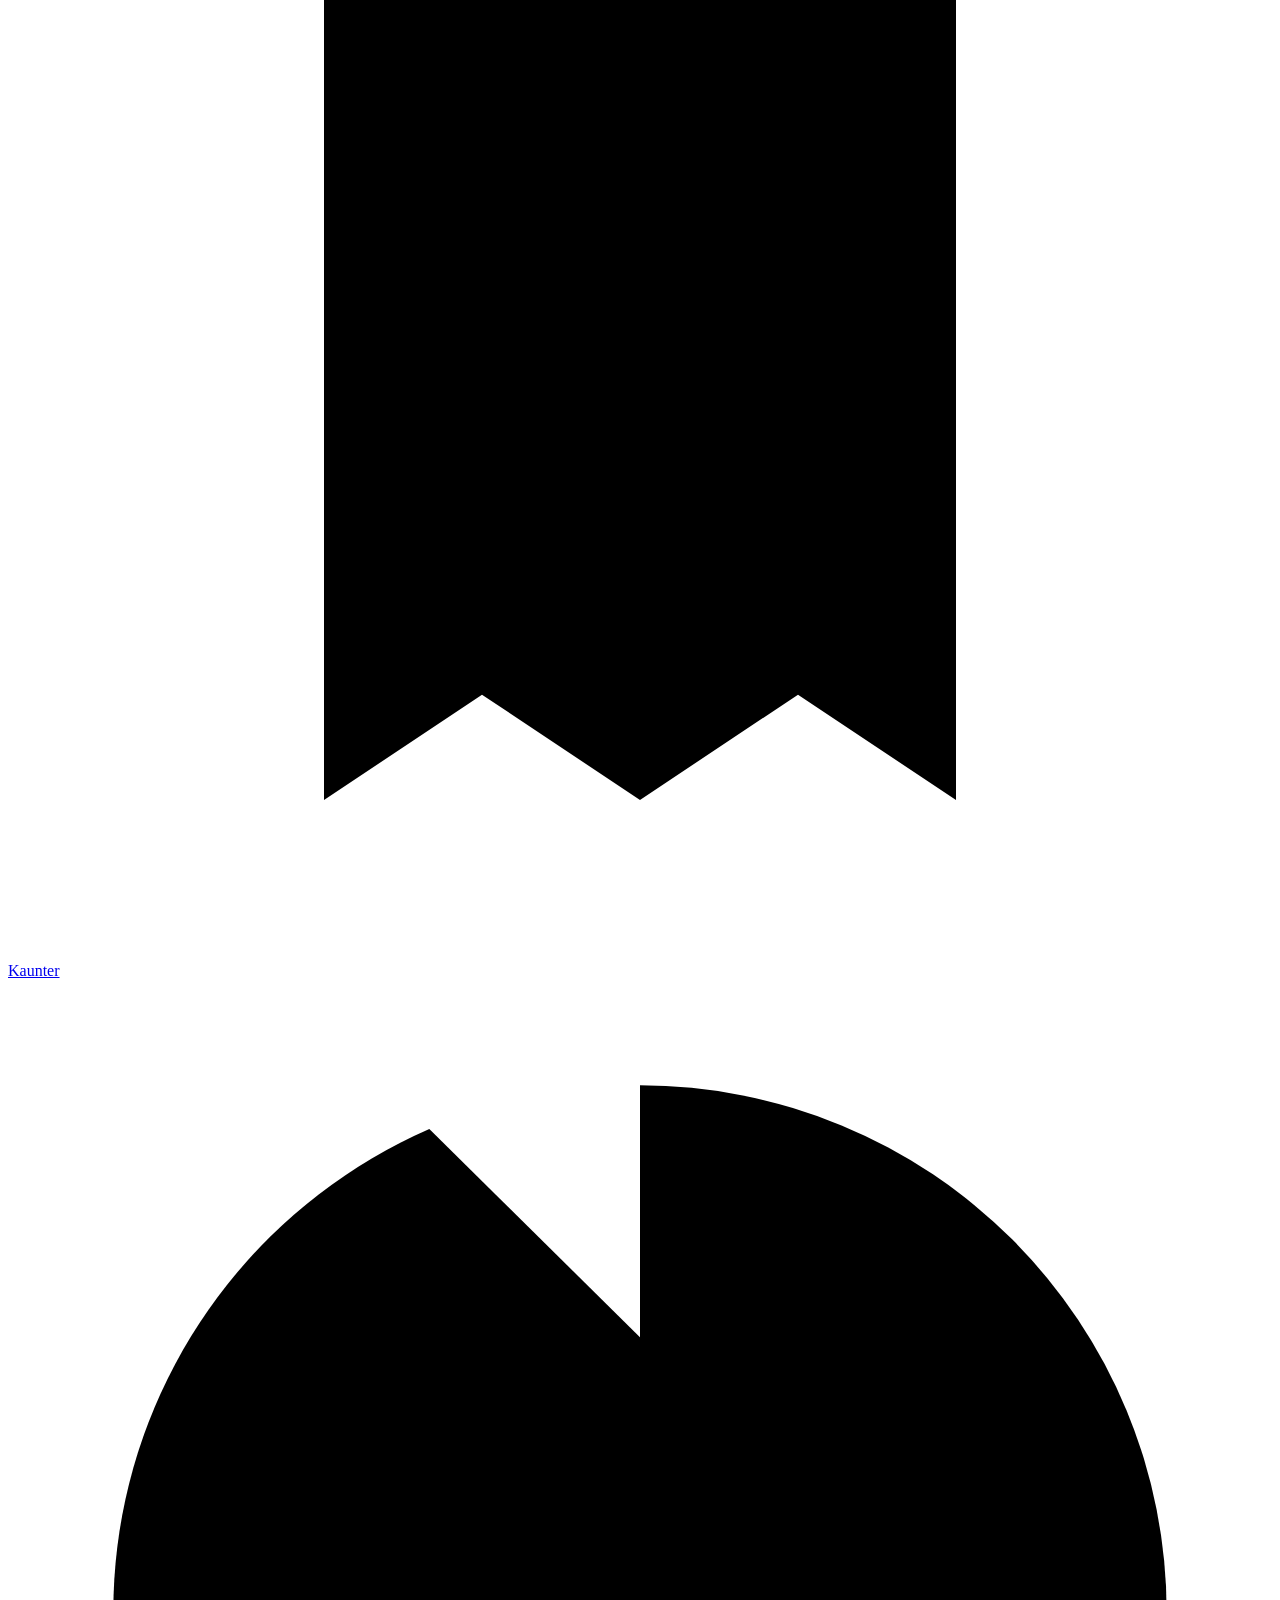
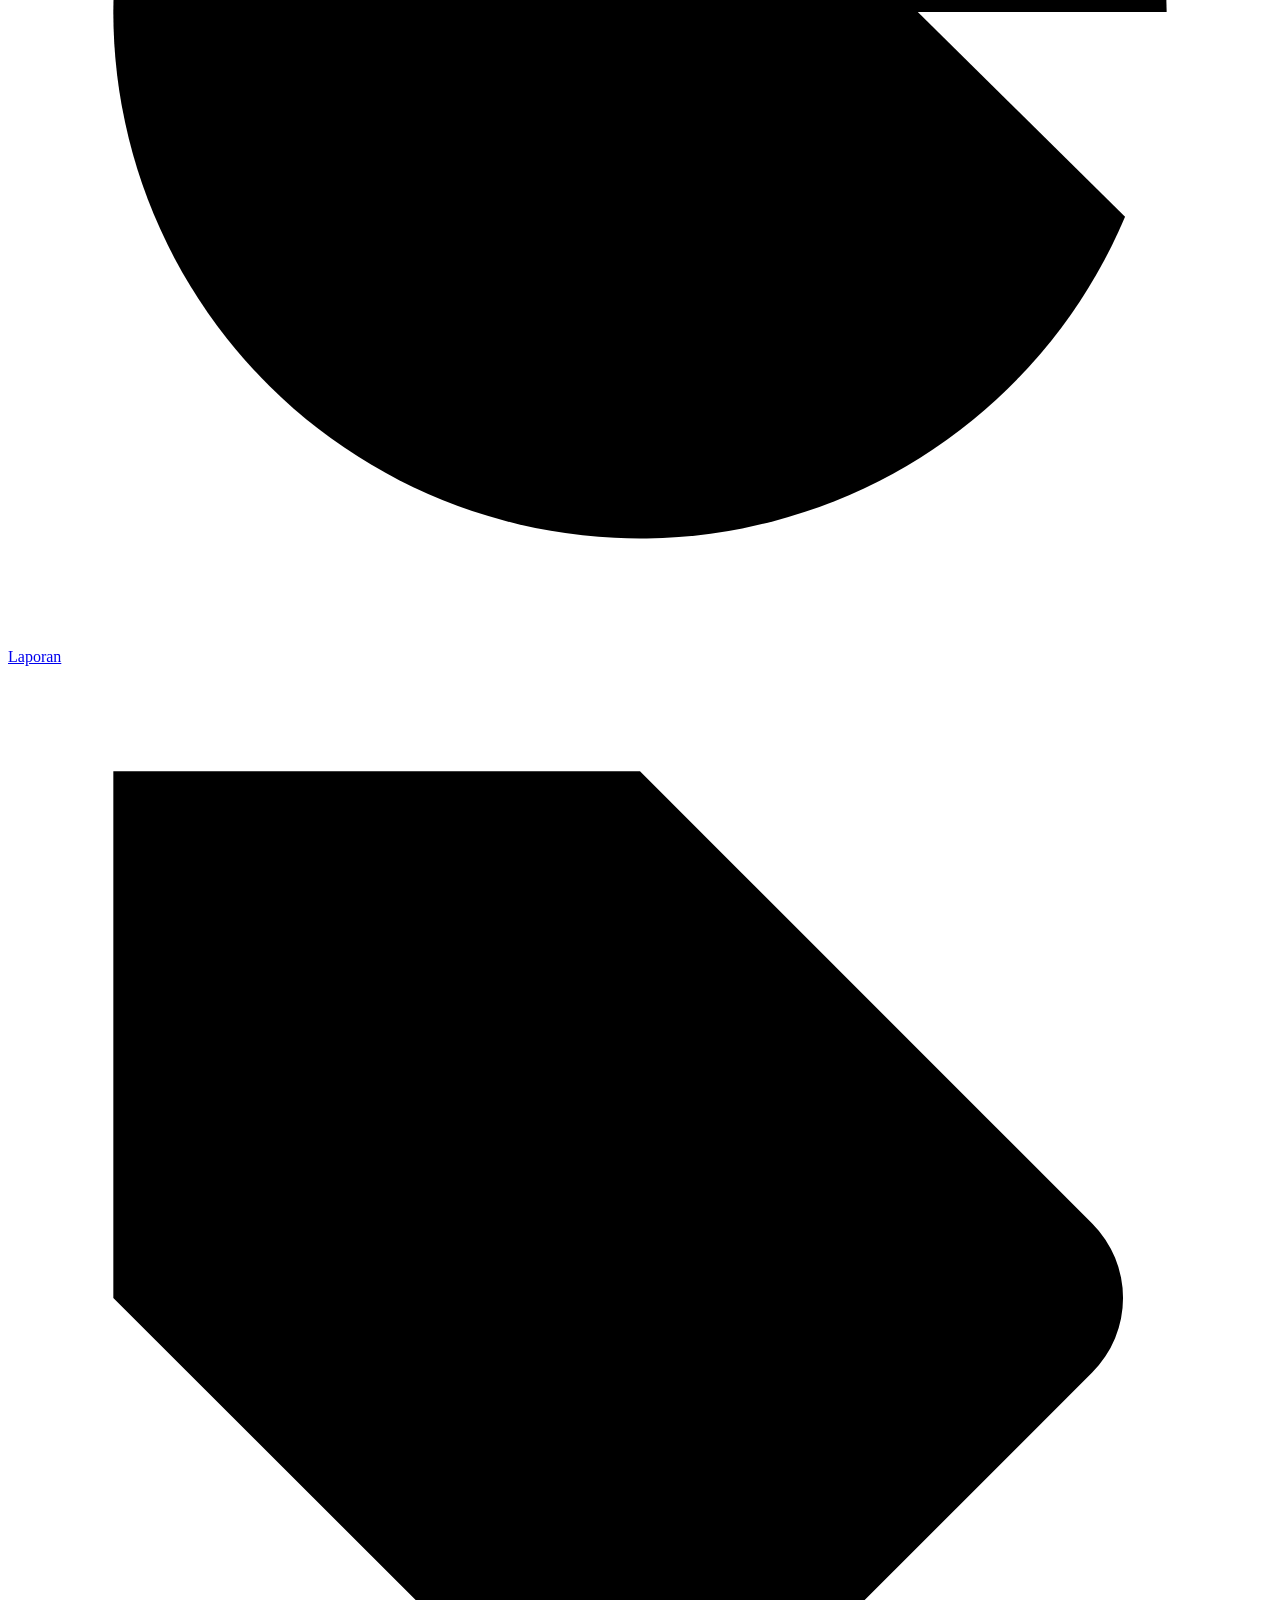
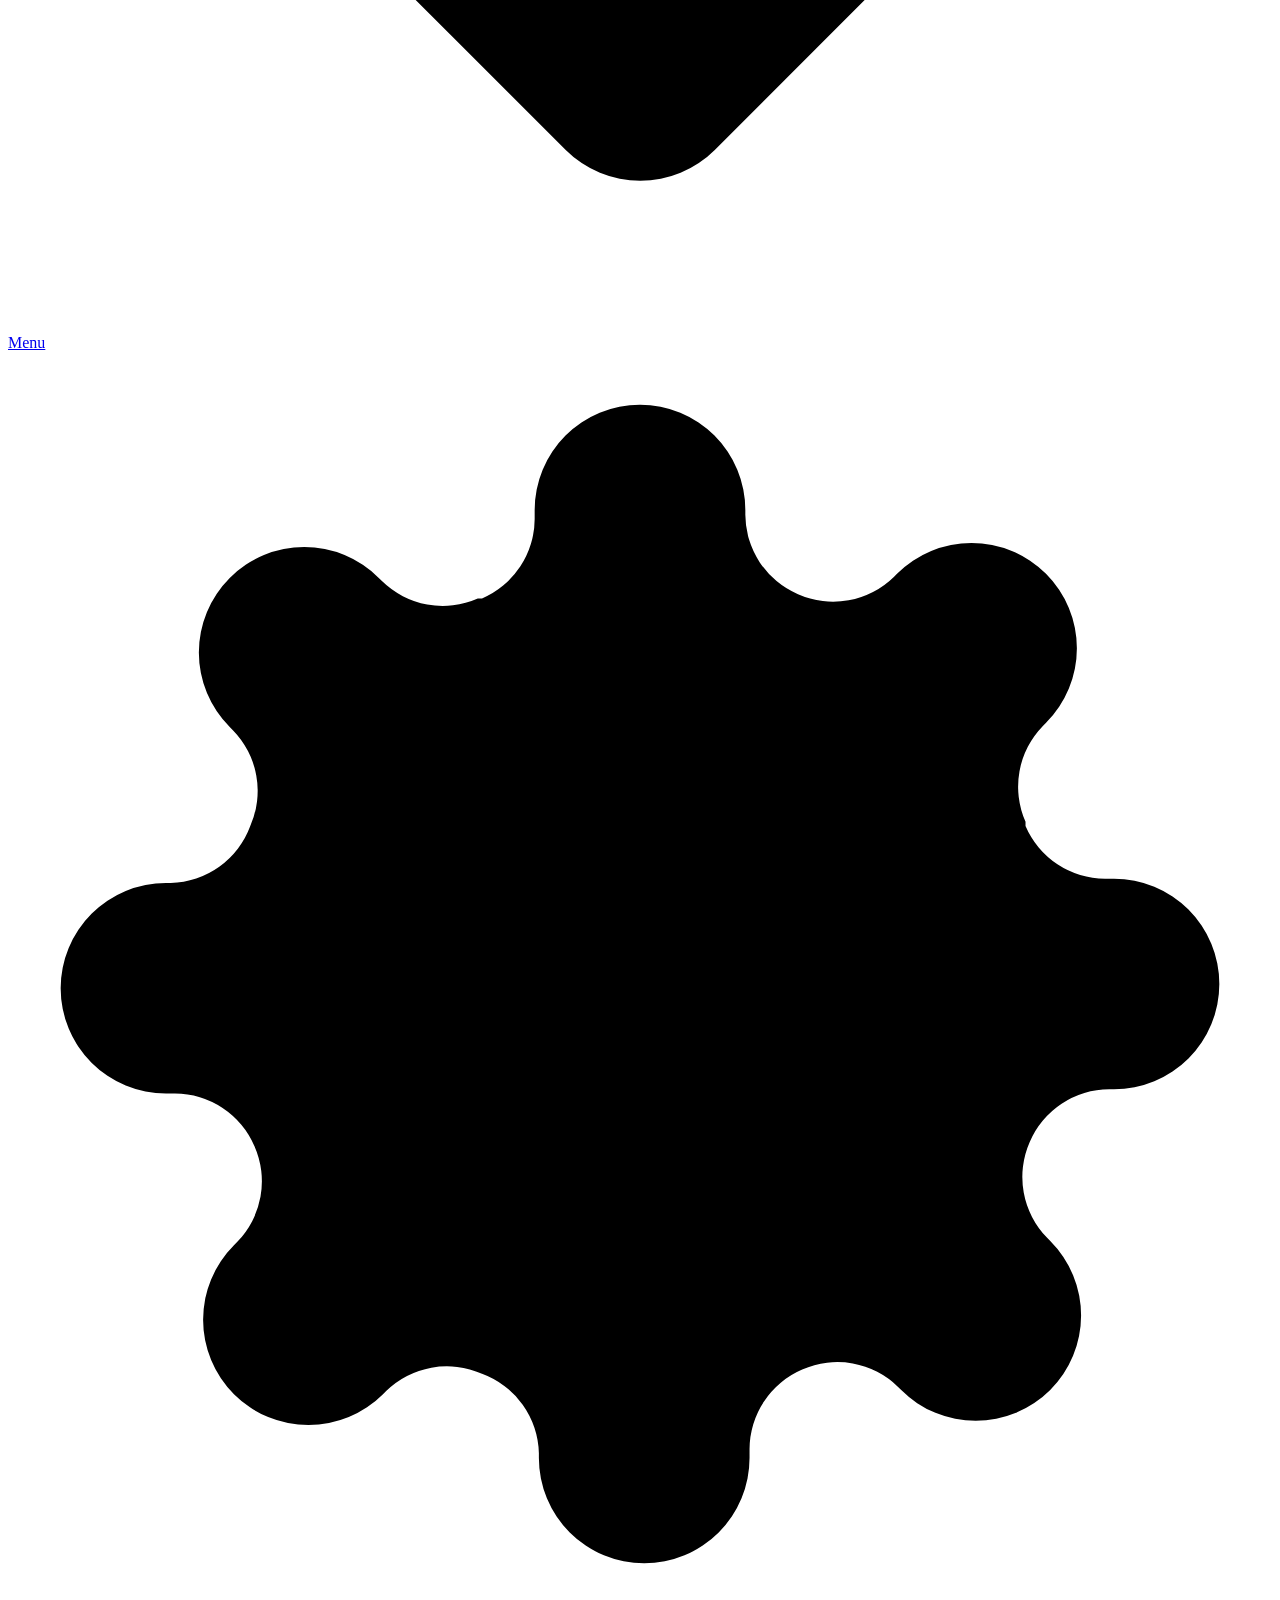
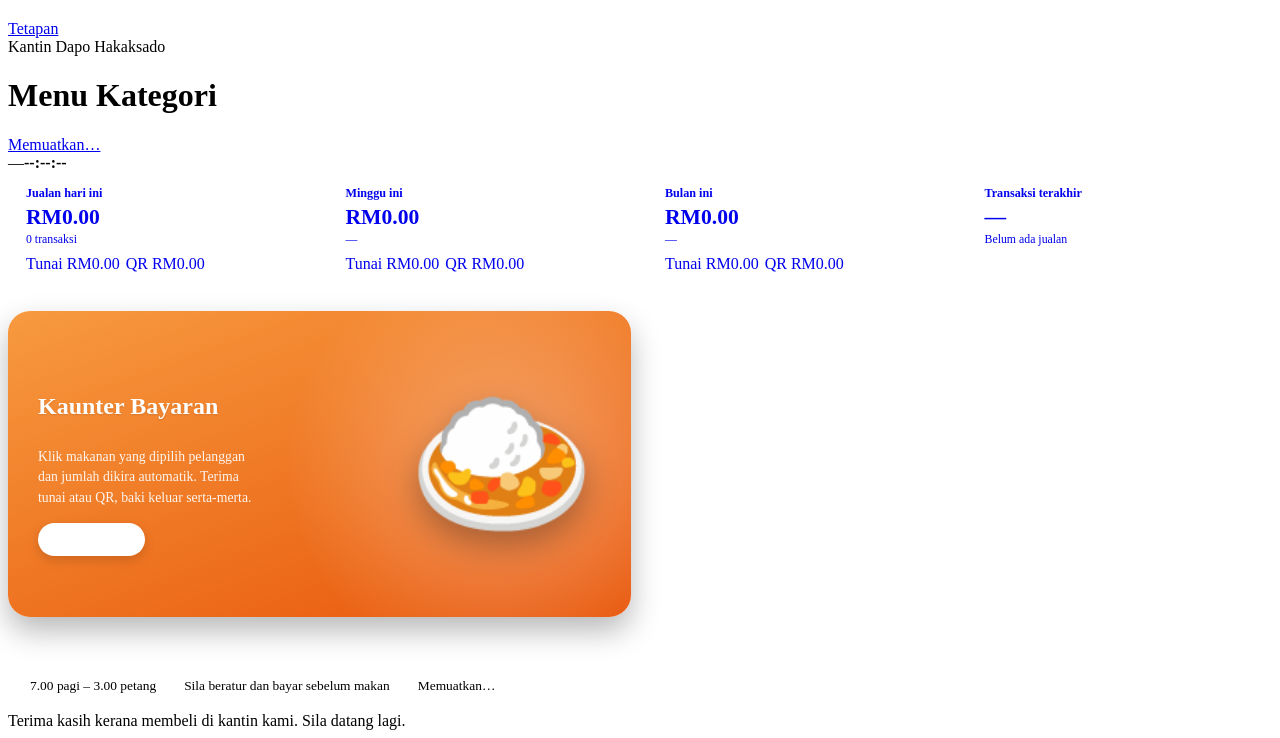
==== commit 82d4e72f: "Update index.html" ====
--- a/index.html
+++ b/index.html
@@ -7,47 +7,16 @@
 <link rel="preconnect" href="https://fonts.googleapis.com" />
 <link rel="preconnect" href="https://fonts.gstatic.com" crossorigin />
 <link href="https://fonts.googleapis.com/css2?family=Manrope:wght@500;700;800&display=swap" rel="stylesheet" />
+<link rel="stylesheet" href="app.css" />
 <style>
-  :root{
-    --bg:#272833; --rail:#1F2029; --panel:#31333F; --panel-2:#3A3D4B;
-    --line:rgba(255,255,255,.08); --text:#F4F4F7; --muted:#A5A7B5; --ink:#272833;
-    --orange:#EB5A0F; --orange-2:#F58A3C; --green:#3ECF8E; --red:#F0625C;
-    color-scheme:dark;
-  }
-  *{box-sizing:border-box;margin:0;padding:0}
-  html{scroll-behavior:smooth}
-  body{font-family:"Manrope","Segoe UI",system-ui,-apple-system,Roboto,sans-serif;background:var(--bg);color:var(--text);min-height:100vh;font-weight:500;-webkit-font-smoothing:antialiased}
-  a{color:inherit}
-  :focus-visible{outline:2px solid var(--orange-2);outline-offset:3px}
-
-  /* ---------- left rail ---------- */
-  .rail{position:fixed;left:0;top:0;bottom:0;width:84px;background:var(--rail);border-right:1px solid var(--line);display:flex;flex-direction:column;align-items:center;padding:18px 0;z-index:60}
-  .rail .back{width:40px;height:40px;border-radius:12px;display:grid;place-items:center;color:var(--muted);text-decoration:none;transition:background .2s,color .2s}
-  .rail .back:hover{color:#fff;background:rgba(255,255,255,.06)}
-  .rail .back svg{width:22px;height:22px}
-  .rail nav{display:flex;flex-direction:column;gap:10px;margin:auto 0}
-  .nav{width:60px;padding:9px 0 7px;border-radius:14px;display:flex;flex-direction:column;align-items:center;gap:5px;color:var(--muted);text-decoration:none;font-size:.62rem;font-weight:700;transition:background .2s,color .2s}
-  .rail svg{stroke:currentColor;fill:none;stroke-width:1.8;stroke-linecap:round;stroke-linejoin:round}
-  .nav svg{width:22px;height:22px}
-  .nav:hover{background:rgba(255,255,255,.06);color:#fff}
-  .nav.active{background:var(--orange);color:#fff;box-shadow:0 8px 18px rgba(235,90,15,.35)}
-
-  /* ---------- page ---------- */
-  main{margin-left:84px;padding:30px 36px 56px;max-width:1280px}
-  .head{display:flex;align-items:center;justify-content:space-between;gap:16px;flex-wrap:wrap;margin-bottom:22px}
-  .brand{font-size:.8rem;font-weight:700;color:var(--muted);margin-bottom:2px}
-  h1{font-size:1.75rem;font-weight:500;letter-spacing:-.01em;line-height:1.15}
-  h1 b{font-weight:800}
-  .clock{display:inline-flex;align-items:center;gap:12px;background:rgba(255,255,255,.06);border:1px solid var(--line);border-radius:999px;padding:8px 16px;font-size:.84rem;color:var(--muted);font-variant-numeric:tabular-nums}
-  .clock b{color:#fff;font-size:1rem;font-weight:800}
-
   /* ---------- sales summary ---------- */
   .stats{display:grid;grid-template-columns:repeat(4,1fr);gap:14px;margin-bottom:24px}
-  .stat{background:rgba(255,255,255,.05);border:1px solid var(--line);border-radius:16px;padding:14px 18px;text-decoration:none;transition:background .2s}
+  .stat{background:rgba(255,255,255,.05);border:1px solid var(--line);border-radius:16px;padding:14px 18px;text-decoration:none;transition:background .2s;display:block}
   .stat:hover{background:rgba(255,255,255,.09)}
   .stat .label{font-size:.76rem;color:var(--muted);font-weight:700}
   .stat .value{font-size:1.35rem;font-weight:800;margin-top:4px;font-variant-numeric:tabular-nums}
   .stat .sub{font-size:.74rem;color:var(--muted);margin-top:2px}
+  .stat .split{display:flex;gap:6px;margin-top:8px;flex-wrap:wrap}
 
   /* ---------- category cards ---------- */
   .grid{display:grid;grid-template-columns:repeat(4,1fr);gap:18px}
@@ -60,6 +29,7 @@
   }
   .card:nth-child(2){animation-delay:.06s}.card:nth-child(3){animation-delay:.12s}.card:nth-child(4){animation-delay:.18s}
   .card:nth-child(5){animation-delay:.24s}.card:nth-child(6){animation-delay:.30s}.card:nth-child(7){animation-delay:.36s}
+  .card:nth-child(n+8){animation-delay:.42s}
   @keyframes rise{from{opacity:0;transform:translateY(18px)}}
   .card:hover{transform:translateY(-6px);box-shadow:0 22px 40px rgba(0,0,0,.36)}
   .card::before{content:"";position:absolute;inset:0;z-index:-1;background:radial-gradient(circle at 78% 20%,rgba(255,255,255,.3),transparent 45%)}
@@ -79,22 +49,16 @@
   /* ---------- notes ---------- */
   .info{margin-top:26px;background:var(--panel);border:1px solid var(--line);border-radius:18px;padding:18px 22px;display:flex;gap:28px;flex-wrap:wrap;font-size:.84rem;color:var(--muted)}
   .info div b{display:block;color:#fff;font-size:.78rem;margin-bottom:2px}
-  footer{margin-top:22px;color:var(--muted);font-size:.8rem}
 
   @media (max-width:1100px){
     .grid,.stats{grid-template-columns:repeat(2,1fr)}
   }
   @media (max-width:720px){
-    .rail{top:auto;right:0;bottom:0;width:auto;height:68px;flex-direction:row;justify-content:space-around;padding:0 8px;border-right:0;border-top:1px solid var(--line)}
-    .rail .back{display:none}
-    .rail nav{flex-direction:row;margin:0;gap:4px}
-    main{margin-left:0;padding:22px 16px 96px}
     .grid{grid-template-columns:1fr}
     .stats{grid-template-columns:repeat(2,1fr);gap:10px}
     .feature{grid-column:auto;padding-right:150px}
     .feature .art{font-size:6rem;right:16px}
   }
-  @media (prefers-reduced-motion:reduce){*{animation:none!important;transition:none!important}}
 </style>
 </head>
 <body>
@@ -106,131 +70,145 @@
       <svg viewBox="0 0 24 24" aria-hidden="true"><path d="M6 3h12v18l-3-2-3 2-3-2-3 2z"/><path d="M9 8h6M9 12h6"/></svg>Kaunter</a>
     <a class="nav" href="salesdata.html">
       <svg viewBox="0 0 24 24" aria-hidden="true"><path d="M21.21 15.89A10 10 0 1 1 8 2.83"/><path d="M22 12A10 10 0 0 0 12 2v10z"/></svg>Laporan</a>
-    <a class="nav" href="foodmenu.html#senarai">
-      <svg viewBox="0 0 24 24" aria-hidden="true"><path d="M20.59 13.41l-7.17 7.17a2 2 0 0 1-2.83 0L2 12V2h10l8.59 8.59a2 2 0 0 1 0 2.82z"/><circle cx="7" cy="7" r="1"/></svg>Harga</a>
+    <a class="nav" href="menu.html">
+      <svg viewBox="0 0 24 24" aria-hidden="true"><path d="M20.59 13.41l-7.17 7.17a2 2 0 0 1-2.83 0L2 12V2h10l8.59 8.59a2 2 0 0 1 0 2.82z"/><circle cx="7" cy="7" r="1"/></svg>Menu</a>
+    <a class="nav" href="settings.html">
+      <svg viewBox="0 0 24 24" aria-hidden="true"><circle cx="12" cy="12" r="3"/><path d="M19.4 15a1.65 1.65 0 0 0 .33 1.82l.06.06a2 2 0 0 1-2.83 2.83l-.06-.06a1.65 1.65 0 0 0-1.82-.33 1.65 1.65 0 0 0-1 1.51V21a2 2 0 0 1-4 0v-.09A1.65 1.65 0 0 0 9 19.4a1.65 1.65 0 0 0-1.82.33l-.06.06a2 2 0 0 1-2.83-2.83l.06-.06a1.65 1.65 0 0 0 .33-1.82 1.65 1.65 0 0 0-1.51-1H3a2 2 0 0 1 0-4h.09A1.65 1.65 0 0 0 4.6 9a1.65 1.65 0 0 0-.33-1.82l-.06-.06a2 2 0 0 1 2.83-2.83l.06.06a1.65 1.65 0 0 0 1.82.33H9a1.65 1.65 0 0 0 1-1.51V3a2 2 0 0 1 4 0v.09a1.65 1.65 0 0 0 1 1.51 1.65 1.65 0 0 0 1.82-.33l.06-.06a2 2 0 0 1 2.83 2.83l-.06.06a1.65 1.65 0 0 0-.33 1.82V9a1.65 1.65 0 0 0 1.51 1H21a2 2 0 0 1 0 4h-.09a1.65 1.65 0 0 0-1.51 1z"/></svg>Tetapan</a>
   </nav>
 </aside>
 
 <main>
   <div class="head">
     <div>
-      <div class="brand">Kantin Dapo Hakaksado</div>
+      <div class="brand" id="brand">Kantin Dapo Hakaksado</div>
       <h1><b>Menu</b> Kategori</h1>
     </div>
-    <div class="clock"><span id="today">—</span><b id="now">--:--:--</b></div>
+    <div class="head-right">
+      <a id="syncBadge" class="sync" href="settings.html"><i></i>Memuatkan…</a>
+      <div class="clock"><span id="today">—</span><b id="now">--:--:--</b></div>
+    </div>
   </div>
 
   <section class="stats" aria-label="Ringkasan jualan">
-    <a class="stat" href="salesdata.html?p=day"><div class="label">Jualan hari ini</div><div class="value" id="sToday">RM0.00</div><div class="sub" id="sTodayCount">0 transaksi</div></a>
-    <a class="stat" href="salesdata.html?p=week"><div class="label">Minggu ini</div><div class="value" id="sWeek">RM0.00</div><div class="sub" id="sWeekRange">—</div></a>
-    <a class="stat" href="salesdata.html?p=month"><div class="label">Bulan ini</div><div class="value" id="sMonth">RM0.00</div><div class="sub" id="sMonthName">—</div></a>
-    <a class="stat" href="salesdata.html"><div class="label">Transaksi terakhir</div><div class="value" id="sLast">—</div><div class="sub" id="sLastAmt">Belum ada jualan</div></a>
+    <a class="stat" href="salesdata.html?p=day"><div class="label">Jualan hari ini</div><div class="value" id="sToday">RM0.00</div><div class="sub" id="sTodayCount">0 transaksi</div><div class="split"><span class="tag cash" id="sTodayCash">Tunai RM0.00</span><span class="tag qr" id="sTodayQr">QR RM0.00</span></div></a>
+    <a class="stat" href="salesdata.html?p=week"><div class="label">Minggu ini</div><div class="value" id="sWeek">RM0.00</div><div class="sub" id="sWeekRange">—</div><div class="split"><span class="tag cash" id="sWeekCash">Tunai RM0.00</span><span class="tag qr" id="sWeekQr">QR RM0.00</span></div></a>
+    <a class="stat" href="salesdata.html?p=month"><div class="label">Bulan ini</div><div class="value" id="sMonth">RM0.00</div><div class="sub" id="sMonthName">—</div><div class="split"><span class="tag cash" id="sMonthCash">Tunai RM0.00</span><span class="tag qr" id="sMonthQr">QR RM0.00</span></div></a>
+    <a class="stat" href="salesdata.html?p=day"><div class="label">Transaksi terakhir</div><div class="value" id="sLast">—</div><div class="sub" id="sLastAmt">Belum ada jualan</div><div class="split" id="sLastTag"></div></a>
   </section>
 
-  <nav class="grid" aria-label="Menu utama">
+  <nav class="grid" id="grid" aria-label="Menu utama">
     <a class="card feature" href="foodmenu.html" style="--c1:#f79a3f;--c2:#e8560a">
       <span class="art" aria-hidden="true">🍛</span>
       <h2>Kaunter Bayaran</h2>
-      <p>Klik makanan yang dipilih pelanggan dan jumlah dikira automatik. Masukkan tunai, baki keluar serta-merta.</p>
+      <p>Klik makanan yang dipilih pelanggan dan jumlah dikira automatik. Terima tunai atau QR, baki keluar serta-merta.</p>
       <span class="go">Buka Kaunter</span>
-    </a>
-    <a class="card" href="foodmenu.html?cat=Sarapan%20Pagi" style="--c1:#ef7aa0;--c2:#d7548a">
-      <span class="art" aria-hidden="true">🍳</span>
-      <h2>Sarapan Pagi</h2>
-      <p>Roti, nasi lemak, mee goreng, soto dan lontong.</p>
-      <span class="go">Lihat Menu</span>
-    </a>
-    <a class="card sky" href="foodmenu.html?cat=Nasi%20%26%20Telur" style="--c1:#c4d0de;--c2:#a3b4c8">
-      <span class="art" aria-hidden="true">🍚</span>
-      <h2>Nasi &amp; Telur</h2>
-      <p>Nasi putih, minyak, briyani, tomato dan pelbagai telur.</p>
-      <span class="go">Lihat Menu</span>
-    </a>
-    <a class="card" href="foodmenu.html?cat=Lauk%20(Ikan%20%26%20Ayam)" style="--c1:#86c4e6;--c2:#4a95c9">
-      <span class="art" aria-hidden="true">🐟</span>
-      <h2>Lauk Ikan &amp; Ayam</h2>
-      <p>Kembong, selar, bawal, siakap dan ayam goreng.</p>
-      <span class="go">Lihat Menu</span>
-    </a>
-    <a class="card" href="foodmenu.html?cat=Sayur-Sayuran" style="--c1:#8ad3cd;--c2:#4fa3a8">
-      <span class="art" aria-hidden="true">🥬</span>
-      <h2>Sayur-Sayuran</h2>
-      <p>Kangkung, bayam, sawi, brokoli dan sambal jawa.</p>
-      <span class="go">Lihat Menu</span>
-    </a>
-    <a class="card" href="foodmenu.html?cat=Minuman%20(Panas%20%2F%20Sejuk)" style="--c1:#b6abe6;--c2:#7f6fcb">
-      <span class="art" aria-hidden="true">☕️</span>
-      <h2>Minuman Panas &amp; Sejuk</h2>
-      <p>Teh, kopi, Nescafe dan Milo, panas atau sejuk.</p>
-      <span class="go">Lihat Menu</span>
-    </a>
-    <a class="card" href="foodmenu.html?cat=Minuman%20Lain" style="--c1:#f19163;--c2:#e06522">
-      <span class="art" aria-hidden="true">🥤</span>
-      <h2>Minuman Lain</h2>
-      <p>Cordial, air tin dan air mineral.</p>
-      <span class="go">Lihat Menu</span>
     </a>
   </nav>
 
   <section class="info" aria-label="Maklumat kantin">
     <div><b>Waktu operasi</b>7.00 pagi – 3.00 petang</div>
     <div><b>Pesanan</b>Sila beratur dan bayar sebelum makan</div>
-    <div><b>Simpanan data</b>Data jualan disimpan dalam pelayar ini. Buat backup CSV di halaman Laporan setiap hari.</div>
+    <div id="storageNote"><b>Simpanan data</b>Memuatkan…</div>
   </section>
 
   <footer>Terima kasih kerana membeli di kantin kami. Sila datang lagi.</footer>
 </main>
 
+<script src="config.js"></script>
+<script src="menu-default.js"></script>
+<script src="db.js"></script>
 <script>
-const KEY='hakaksado_sales_v1';
-const load=()=>{try{return JSON.parse(localStorage.getItem(KEY))||[]}catch(e){return[]}};
-const rm=n=>'RM'+Number(n||0).toFixed(2);
-const MONTHS=['Januari','Februari','Mac','April','Mei','Jun','Julai','Ogos','September','Oktober','November','Disember'];
-const DAYS=['Ahad','Isnin','Selasa','Rabu','Khamis','Jumaat','Sabtu'];
-
-function tick(){
-  const d=new Date();
-  document.getElementById('now').textContent=d.toLocaleTimeString('en-GB');
-  document.getElementById('today').textContent=`${DAYS[d.getDay()]}, ${d.getDate()} ${MONTHS[d.getMonth()]} ${d.getFullYear()}`;
-}
-tick(); setInterval(tick,1000);
-
-function countUp(el,target){
-  const start=performance.now(),dur=900;
-  (function step(t){
-    const p=Math.min((t-start)/dur,1);
-    el.textContent=rm(target*(1-Math.pow(1-p,3)));
-    if(p<1) requestAnimationFrame(step);
+const { rm, money, esc, MONTHS, startOfDay, startClock, fmtTime, ymd } = KantinDB.h;
+startClock('today', 'now');
+document.getElementById('brand').textContent = KantinDB.state.shopName;
+
+const shown = {};                       // current displayed numbers, so the count-up animates from where it is
+function countUp(id, target) {
+  const el = document.getElementById(id);
+  const from = shown[id] || 0; shown[id] = target;
+  if (Math.abs(target - from) < 0.005) { el.textContent = rm(target); return; }
+  const start = performance.now(), dur = 900;
+  (function step(t) {
+    const p = Math.min((t - start) / dur, 1);
+    el.textContent = rm(from + (target - from) * (1 - Math.pow(1 - p, 3)));
+    if (p < 1) requestAnimationFrame(step);
   })(start);
 }
 
-function render(){
-  const sales=load(), now=new Date();
-  const startDay=new Date(now.getFullYear(),now.getMonth(),now.getDate());
-  const dow=(now.getDay()+6)%7; // Monday = 0
-  const startWeek=new Date(startDay); startWeek.setDate(startDay.getDate()-dow);
-  const startMonth=new Date(now.getFullYear(),now.getMonth(),1);
-
-  const sum=from=>sales.filter(s=>new Date(s.ts)>=from);
-  const day=sum(startDay), week=sum(startWeek), month=sum(startMonth);
-  const tot=a=>a.reduce((x,s)=>x+s.total,0);
-
-  countUp(document.getElementById('sToday'),tot(day));
-  countUp(document.getElementById('sWeek'),tot(week));
-  countUp(document.getElementById('sMonth'),tot(month));
-  document.getElementById('sTodayCount').textContent=day.length+' transaksi';
-  const endWeek=new Date(startWeek); endWeek.setDate(startWeek.getDate()+6);
-  document.getElementById('sWeekRange').textContent=`${startWeek.getDate()} ${MONTHS[startWeek.getMonth()].slice(0,3)} – ${endWeek.getDate()} ${MONTHS[endWeek.getMonth()].slice(0,3)}`;
-  document.getElementById('sMonthName').textContent=MONTHS[now.getMonth()]+' '+now.getFullYear();
-
-  if(sales.length){
-    const last=sales[sales.length-1], t=new Date(last.ts);
-    document.getElementById('sLast').textContent=t.toLocaleTimeString('en-GB',{hour:'2-digit',minute:'2-digit'});
-    document.getElementById('sLastAmt').textContent=rm(last.total)+' pada '+t.toLocaleDateString('en-GB');
-  }
-}
-render();
-window.addEventListener('focus',render);
+const DISPLAY_NAME = { 'Lauk (Ikan & Ayam)': 'Lauk Ikan & Ayam', 'Minuman (Panas / Sejuk)': 'Minuman Panas & Sejuk' };
+function describe(items) {
+  const names = items.map(i => i.name.toLowerCase());
+  if (!names.length) return 'Belum ada item. Tambah di halaman Menu.';
+  const head = names.slice(0, 5), more = names.length > 5;
+  let s = head.length === 1 ? head[0] : head.slice(0, -1).join(', ') + (more ? ', ' + head[head.length - 1] + ' dan lain-lain' : ' dan ' + head[head.length - 1]);
+  return s.charAt(0).toUpperCase() + s.slice(1) + '.';
+}
+function renderCards(menu) {
+  const grid = document.getElementById('grid');
+  grid.querySelectorAll('[data-dyn]').forEach(n => n.remove());
+  const byCat = {}; menu.items.forEach(it => (byCat[it.cat] = byCat[it.cat] || []).push(it));
+  grid.insertAdjacentHTML('beforeend', menu.cats.map((cat, i) => {
+    const st = KantinDB.catStyle(cat, i);
+    return `<a class="card${st.dark ? ' sky' : ''}" data-dyn href="foodmenu.html?cat=${encodeURIComponent(cat)}" style="--c1:${st.c1};--c2:${st.c2}">
+      <span class="art" aria-hidden="true">${st.emoji}</span>
+      <h2>${esc(DISPLAY_NAME[cat] || cat)}</h2>
+      <p>${esc(describe(byCat[cat] || []))}</p>
+      <span class="go">Lihat Menu</span></a>`;
+  }).join(''));
+}
+
+function ranges() {
+  const now = new Date(), startDay = startOfDay(now);
+  const dow = (now.getDay() + 6) % 7;               // Monday = 0
+  const startWeek = new Date(startDay); startWeek.setDate(startDay.getDate() - dow);
+  const startMonth = new Date(now.getFullYear(), now.getMonth(), 1);
+  return { now, startDay, startWeek, startMonth };
+}
+function split(arr) {
+  const cash = arr.filter(s => s.method !== 'qr'), qr = arr.filter(s => s.method === 'qr');
+  const tot = a => money(a.reduce((x, s) => x + s.total, 0));
+  return { total: tot(arr), cash: tot(cash), qr: tot(qr), n: arr.length };
+}
+function renderStats(sales) {
+  const { now, startDay, startWeek, startMonth } = ranges();
+  const day = split(sales.filter(s => s.ts >= +startDay));
+  const week = split(sales.filter(s => s.ts >= +startWeek));
+  const month = split(sales.filter(s => s.ts >= +startMonth));
+  countUp('sToday', day.total); countUp('sWeek', week.total); countUp('sMonth', month.total);
+  document.getElementById('sTodayCount').textContent = day.n + ' transaksi';
+  document.getElementById('sTodayCash').textContent = 'Tunai ' + rm(day.cash);
+  document.getElementById('sTodayQr').textContent = 'QR ' + rm(day.qr);
+  document.getElementById('sWeekCash').textContent = 'Tunai ' + rm(week.cash);
+  document.getElementById('sWeekQr').textContent = 'QR ' + rm(week.qr);
+  document.getElementById('sMonthCash').textContent = 'Tunai ' + rm(month.cash);
+  document.getElementById('sMonthQr').textContent = 'QR ' + rm(month.qr);
+  const endWeek = new Date(startWeek); endWeek.setDate(startWeek.getDate() + 6);
+  document.getElementById('sWeekRange').textContent = `${startWeek.getDate()} ${MONTHS[startWeek.getMonth()].slice(0, 3)} – ${endWeek.getDate()} ${MONTHS[endWeek.getMonth()].slice(0, 3)}`;
+  document.getElementById('sMonthName').textContent = MONTHS[now.getMonth()] + ' ' + now.getFullYear();
+  if (sales.length) renderLast(sales[sales.length - 1]);
+}
+function renderLast(last) {
+  if (!last) return;
+  document.getElementById('sLast').textContent = fmtTime(last.ts);
+  document.getElementById('sLastAmt').textContent = rm(last.total) + ' pada ' + new Date(last.ts).toLocaleDateString('en-GB');
+  document.getElementById('sLastTag').innerHTML = `<span class="tag ${last.method}">${last.method === 'qr' ? 'QR Pay' : 'Tunai'}</span>`;
+}
+function renderStorageNote(st) {
+  const el = document.getElementById('storageNote');
+  if (st.mode === 'cloud') el.innerHTML = '<b>Simpanan data</b>Data jualan disegerakkan ke cloud dan sama pada semua peranti. Buat sandaran di halaman Tetapan sekali-sekala.';
+  else el.innerHTML = '<b>Simpanan data</b>Data jualan disimpan dalam pelayar ini sahaja. Untuk segerak semua peranti, sediakan cloud di halaman <a href="settings.html">Tetapan</a>. Buat backup CSV di halaman Laporan setiap hari.';
+}
+
+KantinDB.onState(renderStorageNote);
+KantinDB.ready().then(st => {
+  renderStorageNote(st);
+  KantinDB.watchMenu(renderCards);
+  const { startWeek, startMonth } = ranges();
+  KantinDB.watchSales({ from: Math.min(+startWeek, +startMonth) }, renderStats);
+  KantinDB.getLastSale().then(renderLast).catch(() => {});
+});
+const loadedDay = ymd(new Date());
+window.addEventListener('focus', () => { if (ymd(new Date()) !== loadedDay) location.reload(); });
 </script>
 </body>
 </html>
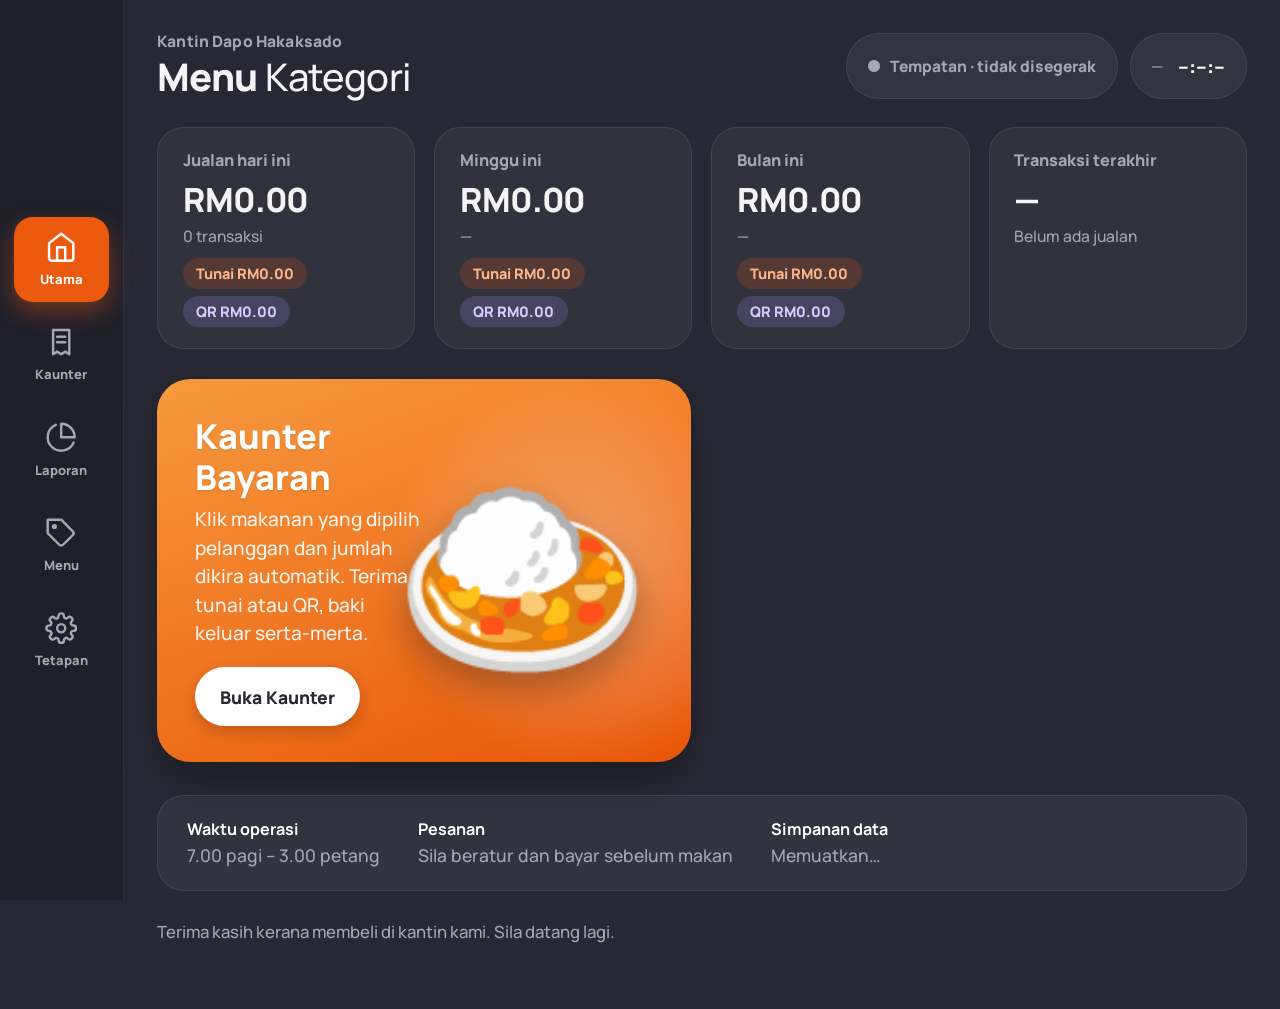
==== commit 1029a8b8: "Update index.html" ====
--- a/index.html
+++ b/index.html
@@ -2,7 +2,11 @@
 <html lang="ms">
 <head>
 <meta charset="UTF-8" />
-<meta name="viewport" content="width=device-width, initial-scale=1.0" />
+<meta name="viewport" content="width=device-width, initial-scale=1.0, maximum-scale=1.0, viewport-fit=cover" />
+<meta name="apple-mobile-web-app-capable" content="yes" />
+<meta name="apple-mobile-web-app-status-bar-style" content="black-translucent" />
+<meta name="mobile-web-app-capable" content="yes" />
+<meta name="theme-color" content="#272833" />
 <title>Kantin Dapo Hakaksado — Sistem Kantin</title>
 <link rel="preconnect" href="https://fonts.googleapis.com" />
 <link rel="preconnect" href="https://fonts.gstatic.com" crossorigin />
@@ -10,54 +14,74 @@
 <link rel="stylesheet" href="app.css" />
 <style>
   /* ---------- sales summary ---------- */
-  .stats{display:grid;grid-template-columns:repeat(4,1fr);gap:14px;margin-bottom:24px}
-  .stat{background:rgba(255,255,255,.05);border:1px solid var(--line);border-radius:16px;padding:14px 18px;text-decoration:none;transition:background .2s;display:block}
-  .stat:hover{background:rgba(255,255,255,.09)}
-  .stat .label{font-size:.76rem;color:var(--muted);font-weight:700}
-  .stat .value{font-size:1.35rem;font-weight:800;margin-top:4px;font-variant-numeric:tabular-nums}
-  .stat .sub{font-size:.74rem;color:var(--muted);margin-top:2px}
-  .stat .split{display:flex;gap:6px;margin-top:8px;flex-wrap:wrap}
+  .stats{display:grid;grid-template-columns:repeat(4,1fr);gap:1rem;margin-bottom:1.6rem}
+  .stat{
+    background:rgba(255,255,255,.05);border:1px solid var(--line);border-radius:var(--r-lg);
+    padding:1.1rem 1.3rem;min-height:var(--tap-xl);text-decoration:none;display:block;
+    transition:background .2s,transform .25s var(--ease),box-shadow .25s
+  }
+  .stat:hover{background:rgba(255,255,255,.09);transform:translateY(-.25rem);box-shadow:0 .8rem 1.6rem rgba(0,0,0,.26)}
+  .stat:active{transform:scale(.98)}
+  .greet{font-size:.88rem;color:var(--muted);font-weight:700;margin-top:.2rem}
+  .stat .label{font-size:.85rem;color:var(--muted);font-weight:800}
+  .stat .value{font-size:1.75rem;font-weight:800;margin-top:.25rem;font-variant-numeric:tabular-nums}
+  .stat .sub{font-size:.82rem;color:var(--muted);margin-top:.15rem}
+  .stat .split{display:flex;gap:.4rem;margin-top:.6rem;flex-wrap:wrap}
 
   /* ---------- category cards ---------- */
-  .grid{display:grid;grid-template-columns:repeat(4,1fr);gap:18px}
+  .grid{display:grid;grid-template-columns:repeat(4,1fr);gap:1.15rem}
   .card{
-    position:relative;isolation:isolate;border-radius:22px;padding:24px 22px;min-height:250px;
+    position:relative;isolation:isolate;border-radius:var(--r-xl);padding:1.6rem 1.4rem;min-height:16rem;
     display:flex;flex-direction:column;justify-content:flex-end;overflow:hidden;text-decoration:none;color:#fff;
-    background:linear-gradient(160deg,var(--c1),var(--c2));box-shadow:0 14px 30px rgba(0,0,0,.28);
-    transition:transform .3s cubic-bezier(.2,.8,.2,1),box-shadow .3s;
-    animation:rise .55s cubic-bezier(.2,.8,.2,1) backwards;
+    background:linear-gradient(160deg,var(--c1),var(--c2));box-shadow:0 .9rem 1.9rem rgba(0,0,0,.28);
+    transition:transform .3s var(--ease),box-shadow .3s;
+    animation:rise .55s var(--ease) backwards;
   }
   .card:nth-child(2){animation-delay:.06s}.card:nth-child(3){animation-delay:.12s}.card:nth-child(4){animation-delay:.18s}
   .card:nth-child(5){animation-delay:.24s}.card:nth-child(6){animation-delay:.30s}.card:nth-child(7){animation-delay:.36s}
   .card:nth-child(n+8){animation-delay:.42s}
   @keyframes rise{from{opacity:0;transform:translateY(18px)}}
-  .card:hover{transform:translateY(-6px);box-shadow:0 22px 40px rgba(0,0,0,.36)}
+  .card:hover{transform:translateY(-.4rem);box-shadow:0 1.4rem 2.5rem rgba(0,0,0,.36)}
+  .card:active{transform:scale(.98)}
   .card::before{content:"";position:absolute;inset:0;z-index:-1;background:radial-gradient(circle at 78% 20%,rgba(255,255,255,.3),transparent 45%)}
-  .art{position:absolute;right:16px;top:14px;font-size:4.6rem;line-height:1;filter:drop-shadow(0 14px 16px rgba(0,0,0,.3))}
-  .card h2{font-size:1.12rem;font-weight:800;line-height:1.2;text-shadow:0 1px 2px rgba(0,0,0,.12)}
-  .card p{font-size:.8rem;line-height:1.5;opacity:.92;margin:6px 0 14px;max-width:24ch}
-  .card .go{align-self:flex-start;background:#fff;color:var(--ink);border-radius:999px;padding:9px 16px;font-size:.76rem;font-weight:800;box-shadow:0 4px 12px rgba(0,0,0,.15)}
-  .feature{grid-column:span 2;justify-content:center;padding:28px 220px 28px 30px}
+  .art{position:absolute;right:1rem;top:.9rem;font-size:5.4rem;line-height:1;filter:drop-shadow(0 .9rem 1rem rgba(0,0,0,.3));animation:bob 4.5s ease-in-out infinite}
+  @keyframes bob{0%,100%{transform:translateY(0) rotate(0deg)}50%{transform:translateY(-7px) rotate(-3deg)}}
+  .card:hover .art{animation-play-state:paused;transform:translateY(-10px) scale(1.06)}
+  @media (prefers-reduced-motion:reduce){ .art{animation:none} }
+  .card h2{font-size:1.3rem;font-weight:800;line-height:1.2;text-shadow:0 1px 2px rgba(0,0,0,.12)}
+  .card p{font-size:.92rem;line-height:1.5;opacity:.92;margin:.4rem 0 1rem;max-width:24ch}
+  .card .go{
+    align-self:flex-start;background:#fff;color:var(--ink);border-radius:999px;
+    padding:.75rem 1.3rem;min-height:3.1rem;display:inline-flex;align-items:center;
+    font-size:.92rem;font-weight:800;box-shadow:0 .3rem .8rem rgba(0,0,0,.18)
+  }
+  .feature{grid-column:span 2;justify-content:center;padding:1.9rem 14rem 1.9rem 2rem}
   .feature::before{background:radial-gradient(circle at 80% 50%,rgba(255,255,255,.32),transparent 42%)}
-  .feature .art{font-size:9.5rem;right:34px;top:50%;transform:translateY(-50%)}
-  .feature h2{font-size:1.5rem}
-  .feature p{max-width:32ch;font-size:.86rem}
+  .feature .art{font-size:11rem;right:2rem;top:50%;transform:translateY(-50%);animation:bobFeature 4.5s ease-in-out infinite}
+  @keyframes bobFeature{0%,100%{transform:translateY(-50%) rotate(0deg)}50%{transform:translateY(-56%) rotate(-3deg)}}
+  .feature:hover .art{animation-play-state:paused;transform:translateY(-50%) scale(1.06)}
+  .feature h2{font-size:1.8rem}
+  .feature p{max-width:32ch;font-size:1rem}
   .sky{color:var(--ink)}
   .sky h2{text-shadow:none}
   .sky p{opacity:.8}
 
   /* ---------- notes ---------- */
-  .info{margin-top:26px;background:var(--panel);border:1px solid var(--line);border-radius:18px;padding:18px 22px;display:flex;gap:28px;flex-wrap:wrap;font-size:.84rem;color:var(--muted)}
-  .info div b{display:block;color:#fff;font-size:.78rem;margin-bottom:2px}
-
-  @media (max-width:1100px){
+  .info{
+    margin-top:1.7rem;background:var(--panel);border:1px solid var(--line);border-radius:var(--r-lg);
+    padding:1.2rem 1.5rem;display:flex;gap:2rem;flex-wrap:wrap;font-size:.92rem;color:var(--muted)
+  }
+  .info div b{display:block;color:#fff;font-size:.85rem;margin-bottom:.15rem}
+
+  @media (max-width:1200px){
     .grid,.stats{grid-template-columns:repeat(2,1fr)}
-  }
-  @media (max-width:720px){
+    .feature .art{font-size:9rem}
+  }
+  @media (max-width:760px){
     .grid{grid-template-columns:1fr}
-    .stats{grid-template-columns:repeat(2,1fr);gap:10px}
-    .feature{grid-column:auto;padding-right:150px}
-    .feature .art{font-size:6rem;right:16px}
+    .stats{grid-template-columns:repeat(2,1fr);gap:.7rem}
+    .feature{grid-column:auto;padding-right:9rem}
+    .feature .art{font-size:6rem;right:1rem}
   }
 </style>
 </head>
@@ -65,15 +89,15 @@
 <aside class="rail" aria-label="Navigasi">
   <nav>
     <a class="nav active" aria-current="page" href="index.html">
-      <svg viewBox="0 0 24 24" aria-hidden="true"><path d="M3 9l9-7 9 7v11a2 2 0 0 1-2 2H5a2 2 0 0 1-2-2z"/><path d="M9 22V12h6v10"/></svg>Utama</a>
+      <svg viewBox="0 0 24 24" aria-hidden="true"><path d="M3 9l9-7 9 7v11a2 2 0 0 1-2 2H5a2 2 0 0 1-2-2z"/><path d="M9 22V12h6v10"/></svg><span data-i18n="nav.home">Utama</span></a>
     <a class="nav" href="foodmenu.html">
-      <svg viewBox="0 0 24 24" aria-hidden="true"><path d="M6 3h12v18l-3-2-3 2-3-2-3 2z"/><path d="M9 8h6M9 12h6"/></svg>Kaunter</a>
+      <svg viewBox="0 0 24 24" aria-hidden="true"><path d="M6 3h12v18l-3-2-3 2-3-2-3 2z"/><path d="M9 8h6M9 12h6"/></svg><span data-i18n="nav.counter">Kaunter</span></a>
     <a class="nav" href="salesdata.html">
-      <svg viewBox="0 0 24 24" aria-hidden="true"><path d="M21.21 15.89A10 10 0 1 1 8 2.83"/><path d="M22 12A10 10 0 0 0 12 2v10z"/></svg>Laporan</a>
+      <svg viewBox="0 0 24 24" aria-hidden="true"><path d="M21.21 15.89A10 10 0 1 1 8 2.83"/><path d="M22 12A10 10 0 0 0 12 2v10z"/></svg><span data-i18n="nav.reports">Laporan</span></a>
     <a class="nav" href="menu.html">
-      <svg viewBox="0 0 24 24" aria-hidden="true"><path d="M20.59 13.41l-7.17 7.17a2 2 0 0 1-2.83 0L2 12V2h10l8.59 8.59a2 2 0 0 1 0 2.82z"/><circle cx="7" cy="7" r="1"/></svg>Menu</a>
+      <svg viewBox="0 0 24 24" aria-hidden="true"><path d="M20.59 13.41l-7.17 7.17a2 2 0 0 1-2.83 0L2 12V2h10l8.59 8.59a2 2 0 0 1 0 2.82z"/><circle cx="7" cy="7" r="1"/></svg><span data-i18n="nav.menu">Menu</span></a>
     <a class="nav" href="settings.html">
-      <svg viewBox="0 0 24 24" aria-hidden="true"><circle cx="12" cy="12" r="3"/><path d="M19.4 15a1.65 1.65 0 0 0 .33 1.82l.06.06a2 2 0 0 1-2.83 2.83l-.06-.06a1.65 1.65 0 0 0-1.82-.33 1.65 1.65 0 0 0-1 1.51V21a2 2 0 0 1-4 0v-.09A1.65 1.65 0 0 0 9 19.4a1.65 1.65 0 0 0-1.82.33l-.06.06a2 2 0 0 1-2.83-2.83l.06-.06a1.65 1.65 0 0 0 .33-1.82 1.65 1.65 0 0 0-1.51-1H3a2 2 0 0 1 0-4h.09A1.65 1.65 0 0 0 4.6 9a1.65 1.65 0 0 0-.33-1.82l-.06-.06a2 2 0 0 1 2.83-2.83l.06.06a1.65 1.65 0 0 0 1.82.33H9a1.65 1.65 0 0 0 1-1.51V3a2 2 0 0 1 4 0v.09a1.65 1.65 0 0 0 1 1.51 1.65 1.65 0 0 0 1.82-.33l.06-.06a2 2 0 0 1 2.83 2.83l-.06.06a1.65 1.65 0 0 0-.33 1.82V9a1.65 1.65 0 0 0 1.51 1H21a2 2 0 0 1 0 4h-.09a1.65 1.65 0 0 0-1.51 1z"/></svg>Tetapan</a>
+      <svg viewBox="0 0 24 24" aria-hidden="true"><circle cx="12" cy="12" r="3"/><path d="M19.4 15a1.65 1.65 0 0 0 .33 1.82l.06.06a2 2 0 0 1-2.83 2.83l-.06-.06a1.65 1.65 0 0 0-1.82-.33 1.65 1.65 0 0 0-1 1.51V21a2 2 0 0 1-4 0v-.09A1.65 1.65 0 0 0 9 19.4a1.65 1.65 0 0 0-1.82.33l-.06.06a2 2 0 0 1-2.83-2.83l.06-.06a1.65 1.65 0 0 0 .33-1.82 1.65 1.65 0 0 0-1.51-1H3a2 2 0 0 1 0-4h.09A1.65 1.65 0 0 0 4.6 9a1.65 1.65 0 0 0-.33-1.82l-.06-.06a2 2 0 0 1 2.83-2.83l.06.06a1.65 1.65 0 0 0 1.82.33H9a1.65 1.65 0 0 0 1-1.51V3a2 2 0 0 1 4 0v.09a1.65 1.65 0 0 0 1 1.51 1.65 1.65 0 0 0 1.82-.33l.06-.06a2 2 0 0 1 2.83 2.83l-.06.06a1.65 1.65 0 0 0-.33 1.82V9a1.65 1.65 0 0 0 1.51 1H21a2 2 0 0 1 0 4h-.09a1.65 1.65 0 0 0-1.51 1z"/></svg><span data-i18n="nav.settings">Tetapan</span></a>
   </nav>
 </aside>
 
@@ -81,7 +105,8 @@
   <div class="head">
     <div>
       <div class="brand" id="brand">Kantin Dapo Hakaksado</div>
-      <h1><b>Menu</b> Kategori</h1>
+      <h1 data-i18n-html="home.title"><b>Menu</b> Kategori</h1>
+      <div class="greet" id="greet"></div>
     </div>
     <div class="head-right">
       <a id="syncBadge" class="sync" href="settings.html"><i></i>Memuatkan…</a>
@@ -90,37 +115,47 @@
   </div>
 
   <section class="stats" aria-label="Ringkasan jualan">
-    <a class="stat" href="salesdata.html?p=day"><div class="label">Jualan hari ini</div><div class="value" id="sToday">RM0.00</div><div class="sub" id="sTodayCount">0 transaksi</div><div class="split"><span class="tag cash" id="sTodayCash">Tunai RM0.00</span><span class="tag qr" id="sTodayQr">QR RM0.00</span></div></a>
-    <a class="stat" href="salesdata.html?p=week"><div class="label">Minggu ini</div><div class="value" id="sWeek">RM0.00</div><div class="sub" id="sWeekRange">—</div><div class="split"><span class="tag cash" id="sWeekCash">Tunai RM0.00</span><span class="tag qr" id="sWeekQr">QR RM0.00</span></div></a>
-    <a class="stat" href="salesdata.html?p=month"><div class="label">Bulan ini</div><div class="value" id="sMonth">RM0.00</div><div class="sub" id="sMonthName">—</div><div class="split"><span class="tag cash" id="sMonthCash">Tunai RM0.00</span><span class="tag qr" id="sMonthQr">QR RM0.00</span></div></a>
-    <a class="stat" href="salesdata.html?p=day"><div class="label">Transaksi terakhir</div><div class="value" id="sLast">—</div><div class="sub" id="sLastAmt">Belum ada jualan</div><div class="split" id="sLastTag"></div></a>
+    <a class="stat" href="salesdata.html?p=day"><div class="label" data-i18n="home.statToday">Jualan hari ini</div><div class="value" id="sToday">RM0.00</div><div class="sub" id="sTodayCount">0 transaksi</div><div class="split"><span class="tag cash" id="sTodayCash">Tunai RM0.00</span><span class="tag qr" id="sTodayQr">QR RM0.00</span></div></a>
+    <a class="stat" href="salesdata.html?p=week"><div class="label" data-i18n="home.statWeek">Minggu ini</div><div class="value" id="sWeek">RM0.00</div><div class="sub" id="sWeekRange">—</div><div class="split"><span class="tag cash" id="sWeekCash">Tunai RM0.00</span><span class="tag qr" id="sWeekQr">QR RM0.00</span></div></a>
+    <a class="stat" href="salesdata.html?p=month"><div class="label" data-i18n="home.statMonth">Bulan ini</div><div class="value" id="sMonth">RM0.00</div><div class="sub" id="sMonthName">—</div><div class="split"><span class="tag cash" id="sMonthCash">Tunai RM0.00</span><span class="tag qr" id="sMonthQr">QR RM0.00</span></div></a>
+    <a class="stat" href="salesdata.html?p=day"><div class="label" data-i18n="home.statLast">Transaksi terakhir</div><div class="value" id="sLast">—</div><div class="sub" id="sLastAmt" data-i18n="home.noSalesYet">Belum ada jualan</div><div class="split" id="sLastTag"></div></a>
   </section>
 
   <nav class="grid" id="grid" aria-label="Menu utama">
     <a class="card feature" href="foodmenu.html" style="--c1:#f79a3f;--c2:#e8560a">
       <span class="art" aria-hidden="true">🍛</span>
-      <h2>Kaunter Bayaran</h2>
-      <p>Klik makanan yang dipilih pelanggan dan jumlah dikira automatik. Terima tunai atau QR, baki keluar serta-merta.</p>
-      <span class="go">Buka Kaunter</span>
+      <h2 data-i18n="home.counterCardTitle">Kaunter Bayaran</h2>
+      <p data-i18n="home.counterCardDesc">Klik makanan yang dipilih pelanggan dan jumlah dikira automatik. Terima tunai atau QR, baki keluar serta-merta.</p>
+      <span class="go" data-i18n="home.openCounter">Buka Kaunter</span>
     </a>
   </nav>
 
   <section class="info" aria-label="Maklumat kantin">
-    <div><b>Waktu operasi</b>7.00 pagi – 3.00 petang</div>
-    <div><b>Pesanan</b>Sila beratur dan bayar sebelum makan</div>
-    <div id="storageNote"><b>Simpanan data</b>Memuatkan…</div>
+    <div><b data-i18n="home.hours">Waktu operasi</b><span data-i18n="home.hoursValue">7.00 pagi – 3.00 petang</span></div>
+    <div><b data-i18n="home.orderNote">Pesanan</b><span data-i18n="home.orderNoteValue">Sila beratur dan bayar sebelum makan</span></div>
+    <div id="storageNote"><b data-i18n="home.storageNote">Simpanan data</b>Memuatkan…</div>
   </section>
 
-  <footer>Terima kasih kerana membeli di kantin kami. Sila datang lagi.</footer>
+  <footer data-i18n="home.footer">Terima kasih kerana membeli di kantin kami. Sila datang lagi.</footer>
 </main>
 
 <script src="config.js"></script>
 <script src="menu-default.js"></script>
+<script src="i18n.js"></script>
 <script src="db.js"></script>
 <script>
 const { rm, money, esc, MONTHS, startOfDay, startClock, fmtTime, ymd } = KantinDB.h;
+const { t } = I18N;
 startClock('today', 'now');
 document.getElementById('brand').textContent = KantinDB.state.shopName;
+
+function renderGreeting() {
+  const h = new Date().getHours();
+  const key = h < 12 ? 'home.greetMorning' : h < 18 ? 'home.greetAfternoon' : 'home.greetEvening';
+  document.getElementById('greet').textContent = t(key) + ' 👋';
+}
+renderGreeting();
+setInterval(renderGreeting, 60000);
 
 const shown = {};                       // current displayed numbers, so the count-up animates from where it is
 function countUp(id, target) {
@@ -138,9 +173,9 @@
 const DISPLAY_NAME = { 'Lauk (Ikan & Ayam)': 'Lauk Ikan & Ayam', 'Minuman (Panas / Sejuk)': 'Minuman Panas & Sejuk' };
 function describe(items) {
   const names = items.map(i => i.name.toLowerCase());
-  if (!names.length) return 'Belum ada item. Tambah di halaman Menu.';
+  if (!names.length) return t('home.noItemsDesc');
   const head = names.slice(0, 5), more = names.length > 5;
-  let s = head.length === 1 ? head[0] : head.slice(0, -1).join(', ') + (more ? ', ' + head[head.length - 1] + ' dan lain-lain' : ' dan ' + head[head.length - 1]);
+  let s = head.length === 1 ? head[0] : head.slice(0, -1).join(', ') + (more ? ', ' + head[head.length - 1] + t('common.andMore') : t('common.and') + head[head.length - 1]);
   return s.charAt(0).toUpperCase() + s.slice(1) + '.';
 }
 function renderCards(menu) {
@@ -153,7 +188,7 @@
       <span class="art" aria-hidden="true">${st.emoji}</span>
       <h2>${esc(DISPLAY_NAME[cat] || cat)}</h2>
       <p>${esc(describe(byCat[cat] || []))}</p>
-      <span class="go">Lihat Menu</span></a>`;
+      <span class="go">${t('home.viewMenu')}</span></a>`;
   }).join(''));
 }
 
@@ -175,13 +210,13 @@
   const week = split(sales.filter(s => s.ts >= +startWeek));
   const month = split(sales.filter(s => s.ts >= +startMonth));
   countUp('sToday', day.total); countUp('sWeek', week.total); countUp('sMonth', month.total);
-  document.getElementById('sTodayCount').textContent = day.n + ' transaksi';
-  document.getElementById('sTodayCash').textContent = 'Tunai ' + rm(day.cash);
-  document.getElementById('sTodayQr').textContent = 'QR ' + rm(day.qr);
-  document.getElementById('sWeekCash').textContent = 'Tunai ' + rm(week.cash);
-  document.getElementById('sWeekQr').textContent = 'QR ' + rm(week.qr);
-  document.getElementById('sMonthCash').textContent = 'Tunai ' + rm(month.cash);
-  document.getElementById('sMonthQr').textContent = 'QR ' + rm(month.qr);
+  document.getElementById('sTodayCount').textContent = t('common.txCount', { n: day.n });
+  document.getElementById('sTodayCash').textContent = t('common.cash') + ' ' + rm(day.cash);
+  document.getElementById('sTodayQr').textContent = t('common.qr') + ' ' + rm(day.qr);
+  document.getElementById('sWeekCash').textContent = t('common.cash') + ' ' + rm(week.cash);
+  document.getElementById('sWeekQr').textContent = t('common.qr') + ' ' + rm(week.qr);
+  document.getElementById('sMonthCash').textContent = t('common.cash') + ' ' + rm(month.cash);
+  document.getElementById('sMonthQr').textContent = t('common.qr') + ' ' + rm(month.qr);
   const endWeek = new Date(startWeek); endWeek.setDate(startWeek.getDate() + 6);
   document.getElementById('sWeekRange').textContent = `${startWeek.getDate()} ${MONTHS[startWeek.getMonth()].slice(0, 3)} – ${endWeek.getDate()} ${MONTHS[endWeek.getMonth()].slice(0, 3)}`;
   document.getElementById('sMonthName').textContent = MONTHS[now.getMonth()] + ' ' + now.getFullYear();
@@ -190,13 +225,14 @@
 function renderLast(last) {
   if (!last) return;
   document.getElementById('sLast').textContent = fmtTime(last.ts);
-  document.getElementById('sLastAmt').textContent = rm(last.total) + ' pada ' + new Date(last.ts).toLocaleDateString('en-GB');
-  document.getElementById('sLastTag').innerHTML = `<span class="tag ${last.method}">${last.method === 'qr' ? 'QR Pay' : 'Tunai'}</span>`;
+  document.getElementById('sLastAmt').textContent = rm(last.total) + ' ' + new Date(last.ts).toLocaleDateString('en-GB');
+  document.getElementById('sLastTag').innerHTML = `<span class="tag ${last.method}">${last.method === 'qr' ? t('common.qr') : t('common.cash')}</span>`;
 }
 function renderStorageNote(st) {
   const el = document.getElementById('storageNote');
-  if (st.mode === 'cloud') el.innerHTML = '<b>Simpanan data</b>Data jualan disegerakkan ke cloud dan sama pada semua peranti. Buat sandaran di halaman Tetapan sekali-sekala.';
-  else el.innerHTML = '<b>Simpanan data</b>Data jualan disimpan dalam pelayar ini sahaja. Untuk segerak semua peranti, sediakan cloud di halaman <a href="settings.html">Tetapan</a>. Buat backup CSV di halaman Laporan setiap hari.';
+  const label = `<b>${t('home.storageNote')}</b>`;
+  if (st.mode === 'cloud') el.innerHTML = label + t('home.storageCloud');
+  else el.innerHTML = label + t('home.storageLocalPrefix') + `<a href="settings.html">${t('home.storageLocalLink')}</a>` + t('home.storageLocalSuffix');
 }
 
 KantinDB.onState(renderStorageNote);
--- a/app.css
+++ b/app.css
@@ -0,0 +1,313 @@
+/* ============================================================
+   Kantin Dapo Hakaksado — app.css (shared styles)
+   ------------------------------------------------------------
+   Built for a 10–13" iPad used standing up at a busy counter.
+   Everything is sized in rem off one root font-size, so the
+   "Saiz paparan" setting in Tetapan (--ui) scales the whole
+   interface — text, buttons, padding, icons — in one step.
+   ============================================================ */
+:root{
+  --bg:#272833; --rail:#1F2029; --panel:#31333F; --panel-2:#3A3D4B;
+  --line:rgba(255,255,255,.08); --line-2:rgba(255,255,255,.14);
+  --text:#F4F4F7; --muted:#A5A7B5; --ink:#272833;
+  --orange:#EB5A0F; --orange-2:#F58A3C; --green:#3ECF8E; --red:#F0625C; --purple:#9C8CE6; --blue:#63B3E8;
+
+  /* touch targets — 3.5rem = 56px at the default scale */
+  --tap:3.5rem; --tap-lg:4.25rem; --tap-xl:5rem;
+  --rail-w:6.5rem;
+  --r-sm:.75rem; --r-md:1rem; --r-lg:1.375rem; --r-xl:1.75rem;
+  --gap:1rem;
+  --ease:cubic-bezier(.2,.8,.2,1);
+  --safe-b:env(safe-area-inset-bottom,0px);
+  --safe-l:env(safe-area-inset-left,0px);
+  --safe-r:env(safe-area-inset-right,0px);
+  color-scheme:dark;
+}
+/* --ui is written to <html> by db.js from the saved display-size setting */
+html{--ui:1;font-size:calc(17px * var(--ui));-webkit-text-size-adjust:100%}
+html[data-scale="l"]{--ui:1.12}
+html[data-scale="xl"]{--ui:1.26}
+
+*{box-sizing:border-box;margin:0;padding:0}
+[hidden]{display:none!important}
+html{scroll-behavior:smooth;height:100%}
+body{
+  font-family:"Manrope","Segoe UI",system-ui,-apple-system,Roboto,sans-serif;
+  background:var(--bg);color:var(--text);min-height:100%;font-weight:500;
+  -webkit-font-smoothing:antialiased;overscroll-behavior-y:none;
+}
+a{color:inherit}
+button,input,select,textarea{font:inherit;color:inherit}
+/* kill iPad tap flash, double-tap zoom and text selection on controls */
+button,.nav,.chip,.item,.stat,.card,.method-row,.lang-opt,.keypad button,.sheet-bar{
+  -webkit-tap-highlight-color:transparent;touch-action:manipulation;user-select:none;-webkit-user-select:none
+}
+:focus-visible{outline:3px solid var(--orange-2);outline-offset:3px}
+::-webkit-scrollbar{width:10px;height:10px}
+::-webkit-scrollbar-thumb{background:rgba(255,255,255,.16);border-radius:99px}
+::-webkit-scrollbar-track{background:transparent}
+
+/* ---------- left rail ---------- */
+.rail{
+  position:fixed;left:0;top:0;bottom:0;width:calc(var(--rail-w) + var(--safe-l));
+  padding-left:var(--safe-l);
+  background:var(--rail);border-right:1px solid var(--line);
+  display:flex;flex-direction:column;align-items:center;padding-top:1.25rem;padding-bottom:1.25rem;z-index:60
+}
+.rail nav{display:flex;flex-direction:column;gap:.5rem;margin:auto 0;width:100%;align-items:center}
+.nav{
+  width:5rem;min-height:4.5rem;padding:.6rem 0;border-radius:var(--r-md);
+  display:flex;flex-direction:column;align-items:center;justify-content:center;gap:.35rem;
+  color:var(--muted);text-decoration:none;font-size:.68rem;font-weight:800;
+  position:relative;overflow:hidden;
+  transition:background .2s,color .2s,transform .18s var(--ease)
+}
+.rail svg{stroke:currentColor;fill:none;stroke-width:1.8;stroke-linecap:round;stroke-linejoin:round}
+.nav svg{width:1.7rem;height:1.7rem;transition:transform .25s var(--ease)}
+.nav:hover{background:rgba(255,255,255,.06);color:#fff}
+.nav:hover svg{transform:translateY(-2px)}
+.nav:active{transform:scale(.93)}
+.nav.active{background:var(--orange);color:#fff;box-shadow:0 .5rem 1.2rem rgba(235,90,15,.4)}
+
+/* ---------- page ---------- */
+main{
+  margin-left:calc(var(--rail-w) + var(--safe-l));
+  padding:1.6rem 1.75rem 3.5rem;max-width:100rem
+}
+.head{display:flex;align-items:center;justify-content:space-between;gap:1rem;flex-wrap:wrap;margin-bottom:1.35rem}
+.head-right{display:flex;align-items:center;gap:.6rem;flex-wrap:wrap}
+.brand{font-size:.82rem;font-weight:800;color:var(--muted);margin-bottom:.15rem;letter-spacing:.01em}
+h1{font-size:2rem;font-weight:500;letter-spacing:-.015em;line-height:1.12}
+h1 b{font-weight:800}
+.clock{
+  display:inline-flex;align-items:center;gap:.75rem;background:rgba(255,255,255,.06);
+  border:1px solid var(--line);border-radius:999px;padding:.6rem 1.1rem;
+  font-size:.84rem;color:var(--muted);font-variant-numeric:tabular-nums;min-height:var(--tap)
+}
+.clock b{color:#fff;font-size:1.05rem;font-weight:800}
+
+/* ---------- sync badge (rendered by db.js) ---------- */
+.sync{
+  display:inline-flex;align-items:center;gap:.55rem;background:rgba(255,255,255,.06);
+  border:1px solid var(--line);border-radius:999px;padding:.6rem 1.1rem;min-height:var(--tap);
+  font-size:.82rem;color:var(--muted);font-weight:800;text-decoration:none;white-space:nowrap
+}
+.sync i{width:.6rem;height:.6rem;border-radius:50%;background:var(--muted);flex:none}
+.sync.ok i{background:var(--green);box-shadow:0 0 0 3px rgba(62,207,142,.18)}
+.sync.warn i{background:var(--orange-2);box-shadow:0 0 0 3px rgba(245,138,60,.2)}
+.sync.err i{background:var(--red);box-shadow:0 0 0 3px rgba(240,98,92,.2)}
+.sync:hover{background:rgba(255,255,255,.1)}
+
+/* ---------- panels ---------- */
+.panel{background:var(--panel);border:1px solid var(--line);border-radius:var(--r-lg);padding:1.25rem 1.35rem}
+.panel h2{font-size:1.08rem;font-weight:800;margin-bottom:.85rem}
+.panel h2 small{font-weight:700;color:var(--muted);font-size:.82rem;margin-left:.5rem}
+
+/* ---------- buttons ---------- */
+.btn{
+  display:inline-flex;align-items:center;justify-content:center;gap:.55rem;
+  border:1px solid var(--line);background:rgba(255,255,255,.07);color:#fff;
+  border-radius:var(--r-md);padding:.85rem 1.4rem;min-height:var(--tap);
+  font-size:.95rem;font-weight:800;cursor:pointer;text-decoration:none;white-space:nowrap;
+  position:relative;overflow:hidden;
+  transition:background .2s,transform .14s var(--ease),opacity .2s,box-shadow .2s
+}
+.btn:hover{background:rgba(255,255,255,.13)}
+.btn:active{transform:scale(.96)}
+.btn:disabled{opacity:.38;cursor:not-allowed;transform:none}
+.btn.primary{background:var(--orange);border-color:transparent;box-shadow:0 .5rem 1.2rem rgba(235,90,15,.32)}
+.btn.primary:hover{background:#f26a20}
+.btn.qr{background:var(--purple);border-color:transparent;color:#1d1a33;box-shadow:0 .5rem 1.2rem rgba(156,140,230,.3)}
+.btn.qr:hover{background:#ab9dee}
+.btn.danger{background:rgba(240,98,92,.14);border-color:rgba(240,98,92,.3);color:#ffb3af}
+.btn.danger:hover{background:rgba(240,98,92,.26)}
+.btn.ghost{background:transparent}
+.btn.sm{padding:.6rem 1rem;font-size:.85rem;border-radius:var(--r-sm);min-height:2.9rem}
+.btn.lg{padding:1.05rem 1.6rem;font-size:1.1rem;border-radius:var(--r-lg);min-height:var(--tap-lg)}
+.btn.xl{padding:1.25rem 1.8rem;font-size:1.3rem;border-radius:var(--r-lg);min-height:var(--tap-xl)}
+.btn.block{width:100%}
+/* Touch ripple, driven by db.js.
+   This MUST stay a standalone rule. .chip, .nav, .btn and .item are all flex
+   containers, so a ripple span that misses this rule is blockified into a flex
+   item and stretches its parent to the ripple's width. Absolute positioning
+   takes it out of flow entirely; the hosts clip it with overflow:hidden. */
+.ripple{
+  position:absolute!important;border-radius:50%;background:rgba(255,255,255,.3);
+  transform:translate(-50%,-50%) scale(0);pointer-events:none;flex:none;
+  animation:ripple .55s ease-out forwards
+}
+@keyframes ripple{to{transform:translate(-50%,-50%) scale(1);opacity:0}}
+
+/* ---------- inputs ---------- */
+.field{display:flex;flex-direction:column;gap:.4rem;font-size:.82rem;font-weight:800;color:var(--muted)}
+.input,select.input,textarea.input{
+  width:100%;background:rgba(0,0,0,.22);border:1px solid var(--line);border-radius:var(--r-md);
+  padding:.8rem 1rem;min-height:var(--tap);font-size:1.05rem;color:#fff;font-weight:700;
+  font-variant-numeric:tabular-nums;transition:border-color .2s,background .2s
+}
+.input:focus{border-color:var(--orange-2);background:rgba(0,0,0,.3);outline:none}
+.input::placeholder{color:rgba(165,167,181,.6);font-weight:600}
+select.input{
+  appearance:none;
+  background-image:url("data:image/svg+xml,%3Csvg xmlns='http://www.w3.org/2000/svg' width='14' height='9' viewBox='0 0 12 8'%3E%3Cpath d='M1 1l5 5 5-5' fill='none' stroke='%23A5A7B5' stroke-width='2' stroke-linecap='round'/%3E%3C/svg%3E");
+  background-repeat:no-repeat;background-position:right 1rem center;padding-right:2.4rem
+}
+select.input option{background:#31333F;color:#fff}
+input[type=file].input{padding:.7rem;font-size:.9rem;font-weight:600}
+
+/* ---------- small bits ---------- */
+.row{display:flex;gap:.65rem;align-items:center;flex-wrap:wrap}
+.muted{color:var(--muted)}
+.tag{
+  display:inline-flex;align-items:center;gap:.35rem;border-radius:999px;padding:.3rem .7rem;
+  font-size:.76rem;font-weight:800;background:rgba(255,255,255,.08);color:#fff;white-space:nowrap
+}
+.tag.cash{background:rgba(235,90,15,.18);color:#ffb58a}
+.tag.qr{background:rgba(156,140,230,.2);color:#d6cdff}
+.tag.adj{background:rgba(62,207,142,.15);color:#8fe9be}
+.chips{display:flex;gap:.55rem;flex-wrap:wrap}
+.chip{
+  border:1px solid var(--line);background:rgba(255,255,255,.05);color:var(--muted);
+  border-radius:999px;padding:.7rem 1.15rem;min-height:var(--tap);display:inline-flex;align-items:center;
+  font-size:.92rem;font-weight:800;cursor:pointer;text-decoration:none;white-space:nowrap;
+  position:relative;overflow:hidden;
+  transition:background .2s,color .2s,transform .15s var(--ease),border-color .2s
+}
+.chip:hover{background:rgba(255,255,255,.1);color:#fff;transform:translateY(-2px)}
+.chip:active{transform:scale(.95)}
+.chip.active{background:#fff;color:var(--ink);border-color:#fff;box-shadow:0 .4rem 1rem rgba(0,0,0,.3)}
+.empty{padding:2rem 1.2rem;text-align:center;color:var(--muted);font-size:.95rem;line-height:1.6}
+.empty b{display:block;color:#fff;margin-bottom:.3rem;font-size:1.05rem}
+
+/* ---------- modal & toast (rendered by db.js helpers) ---------- */
+.modal-back{
+  position:fixed;inset:0;background:rgba(15,16,22,.74);backdrop-filter:blur(6px);z-index:90;
+  display:flex;align-items:center;justify-content:center;padding:1.25rem;animation:fade .18s
+}
+.modal{
+  background:var(--panel);border:1px solid var(--line);border-radius:var(--r-xl);padding:1.6rem;
+  width:min(34rem,100%);max-height:calc(100vh - 2.5rem);max-height:calc(100dvh - 2.5rem);overflow:auto;
+  box-shadow:0 2rem 4rem rgba(0,0,0,.55);animation:pop .26s var(--ease)
+}
+.modal h3{font-size:1.3rem;font-weight:800;margin-bottom:.35rem}
+.modal p{color:var(--muted);font-size:.95rem;line-height:1.55}
+.modal .actions{display:flex;gap:.7rem;justify-content:flex-end;margin-top:1.4rem;flex-wrap:wrap}
+.modal .actions .btn{min-width:7rem}
+/* full-bleed variant used by the payment + receipt screens */
+.modal.full{
+  width:min(64rem,100%);max-width:100%;padding:1.5rem;
+  height:min(48rem,calc(100dvh - 2rem));display:flex;flex-direction:column;
+  animation:slideUp .3s var(--ease)
+}
+@keyframes fade{from{opacity:0}}
+@keyframes pop{from{opacity:0;transform:translateY(.75rem) scale(.97)}}
+@keyframes slideUp{from{opacity:0;transform:translateY(2.5rem) scale(.985)}}
+
+.toast-wrap{
+  position:fixed;left:50%;bottom:calc(2rem + var(--safe-b));transform:translateX(-50%);z-index:120;
+  display:flex;flex-direction:column;gap:.5rem;align-items:center;pointer-events:none
+}
+.toast{
+  background:#fff;color:var(--ink);border-radius:999px;padding:.8rem 1.4rem;font-size:.95rem;font-weight:800;
+  box-shadow:0 1rem 2rem rgba(0,0,0,.45);animation:pop .24s var(--ease)
+}
+.toast.err{background:var(--red);color:#fff}
+.toast.ok{background:var(--green);color:#0f2b1f}
+
+/* ---------- login overlay (rendered by db.js) ---------- */
+.login-back{position:fixed;inset:0;background:var(--bg);z-index:200;display:flex;align-items:center;justify-content:center;padding:1.25rem}
+.login{width:min(30rem,100%);background:var(--panel);border:1px solid var(--line);border-radius:var(--r-xl);padding:2rem;box-shadow:0 2rem 4rem rgba(0,0,0,.4);animation:pop .3s var(--ease)}
+.login .brand{margin-bottom:.4rem}
+.login h2{font-size:1.6rem;font-weight:800;margin-bottom:.25rem}
+.login p{color:var(--muted);font-size:.92rem;line-height:1.5;margin-bottom:1.2rem}
+.login form{display:flex;flex-direction:column;gap:.85rem}
+.login .err{color:#ffb3af;font-size:.88rem;font-weight:700;min-height:1.2em}
+
+footer{margin-top:1.5rem;color:var(--muted);font-size:.88rem}
+
+/* ============================================================
+   Motion utilities
+   ============================================================ */
+@keyframes pulseDot{0%,100%{box-shadow:0 0 0 0 rgba(62,207,142,.45)}50%{box-shadow:0 0 0 6px rgba(62,207,142,0)}}
+.sync.ok i{animation:pulseDot 1.8s ease-in-out infinite}
+@keyframes pulseDotWarn{0%,100%{box-shadow:0 0 0 0 rgba(245,138,60,.45)}50%{box-shadow:0 0 0 6px rgba(245,138,60,0)}}
+.sync.warn i{animation:pulseDotWarn 1.4s ease-in-out infinite}
+
+@keyframes fadeUp{from{opacity:0;transform:translateY(.7rem)}to{opacity:1;transform:none}}
+.fade-up{animation:fadeUp .4s var(--ease) backwards}
+@keyframes fadeIn{from{opacity:0}to{opacity:1}}
+.fade-in{animation:fadeIn .3s ease backwards}
+@keyframes popIn{from{opacity:0;transform:scale(.94)}to{opacity:1;transform:scale(1)}}
+.pop-in{animation:popIn .32s var(--ease) backwards}
+@keyframes tickPop{0%{transform:scale(0)}60%{transform:scale(1.14)}100%{transform:scale(1)}}
+.tick-anim{animation:tickPop .5s var(--ease) backwards .05s}
+@keyframes numberPop{0%{transform:scale(1)}40%{transform:scale(1.09)}100%{transform:scale(1)}}
+.num-pop{animation:numberPop .34s var(--ease)}
+@keyframes headIn{from{opacity:0;transform:translateY(-.5rem)}to{opacity:1;transform:none}}
+.head{animation:headIn .45s var(--ease) backwards}
+
+/* ---------- language switcher (Tetapan) ---------- */
+.langgrid{display:grid;grid-template-columns:repeat(auto-fit,minmax(9rem,1fr));gap:.75rem;margin-top:.85rem}
+.lang-opt{
+  border:1px solid var(--line);background:rgba(255,255,255,.04);border-radius:var(--r-lg);
+  padding:1.15rem .75rem;min-height:var(--tap-xl);text-align:center;cursor:pointer;color:var(--text);
+  display:flex;flex-direction:column;align-items:center;justify-content:center;gap:.4rem;
+  transition:background .2s,border-color .2s,transform .15s var(--ease)
+}
+.lang-opt:hover{background:rgba(255,255,255,.09);transform:translateY(-3px)}
+.lang-opt:active{transform:scale(.96)}
+.lang-opt .flag{font-size:1.9rem;line-height:1}
+.lang-opt b{font-size:.9rem;font-weight:800}
+.lang-opt small{color:var(--muted);font-size:.75rem;font-weight:700}
+.lang-opt.active{background:rgba(235,90,15,.16);border-color:var(--orange);box-shadow:0 0 0 1px var(--orange) inset}
+
+/* ---------- generic keypad ---------- */
+.keypad{display:grid;grid-template-columns:repeat(3,1fr);gap:.6rem}
+.keypad button{
+  min-height:var(--tap-xl);border-radius:var(--r-md);border:1px solid var(--line);
+  background:rgba(255,255,255,.055);color:#fff;font-size:1.75rem;font-weight:800;cursor:pointer;
+  position:relative;overflow:hidden;font-variant-numeric:tabular-nums;
+  transition:background .15s,transform .1s
+}
+.keypad button:hover{background:rgba(255,255,255,.11)}
+.keypad button:active{transform:scale(.94);background:rgba(255,255,255,.18)}
+.keypad button.op{background:rgba(235,90,15,.16);color:#ffc59f;border-color:rgba(235,90,15,.35);font-size:1.5rem}
+
+/* ---------- method rows (payment) ---------- */
+.method-list{display:flex;flex-direction:column;gap:.65rem}
+.method-row{
+  display:flex;align-items:center;gap:.9rem;border:1px solid var(--line);background:rgba(255,255,255,.04);
+  border-radius:var(--r-md);padding:1rem 1.1rem;min-height:var(--tap-lg);cursor:pointer;
+  transition:background .2s,border-color .2s,transform .15s var(--ease)
+}
+.method-row:hover{background:rgba(255,255,255,.09)}
+.method-row:active{transform:scale(.98)}
+.method-row.active{border-color:var(--orange);background:rgba(235,90,15,.14)}
+.method-row .radio{
+  width:1.5rem;height:1.5rem;border-radius:50%;border:2px solid var(--muted);flex:none;
+  display:grid;place-items:center;transition:border-color .2s
+}
+.method-row.active .radio{border-color:var(--orange)}
+.method-row .radio i{width:.75rem;height:.75rem;border-radius:50%;background:var(--orange);transform:scale(0);transition:transform .2s var(--ease)}
+.method-row.active .radio i{transform:scale(1)}
+.method-row .ic{width:2.6rem;height:2.6rem;border-radius:var(--r-sm);display:grid;place-items:center;font-size:1.4rem;background:rgba(255,255,255,.08);flex:none}
+.method-row b{font-size:1.05rem;font-weight:800}
+
+/* ---------- responsive ---------- */
+@media (max-width:760px){
+  .rail{
+    top:auto;right:0;bottom:0;left:0;width:auto;height:calc(4.75rem + var(--safe-b));
+    padding:0 .5rem var(--safe-b);flex-direction:row;justify-content:space-around;
+    border-right:0;border-top:1px solid var(--line)
+  }
+  .rail nav{flex-direction:row;margin:0;gap:.25rem;justify-content:space-around}
+  .nav{width:4rem;min-height:4rem}
+  main{margin-left:0;padding:1.25rem 1rem calc(6.5rem + var(--safe-b))}
+  h1{font-size:1.65rem}
+  .toast-wrap{bottom:calc(6rem + var(--safe-b))}
+  .clock{display:none}
+  .modal{padding:1.25rem}
+}
+@media (prefers-reduced-motion:reduce){
+  *{animation-duration:.01ms!important;animation-iteration-count:1!important;transition-duration:.01ms!important;scroll-behavior:auto!important}
+}
